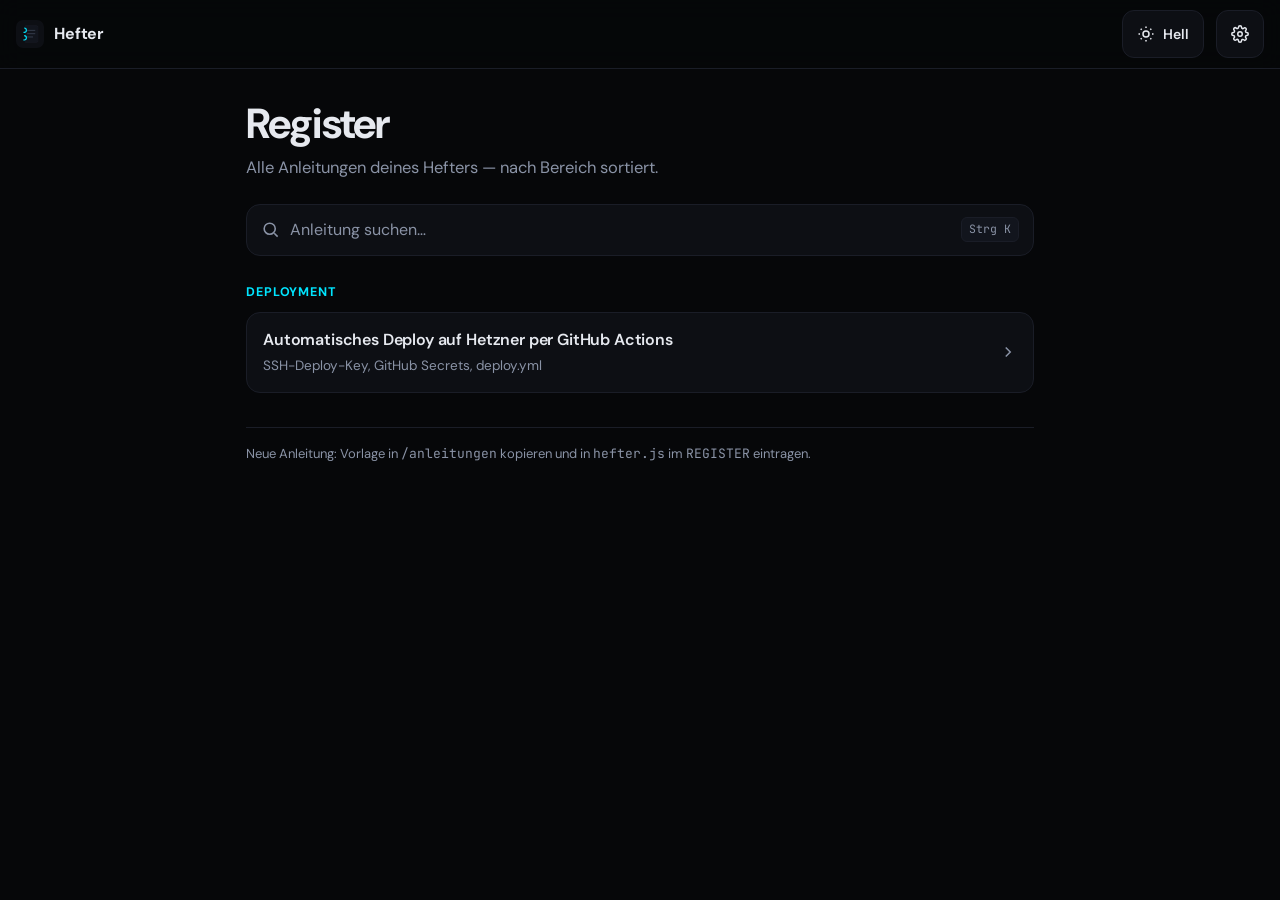
==== index.html @ b40c082f "Add files via upload" ====
<!DOCTYPE html>
<html lang="de" data-theme="dunkel">
<head>
<meta charset="UTF-8">
<meta name="viewport" content="width=device-width, initial-scale=1, viewport-fit=cover">
<meta name="theme-color" content="#060709">
<title>Hefter · Register</title>
<link rel="manifest" href="manifest.webmanifest">
<link rel="icon" href="icons/01-ringe.svg" type="image/svg+xml">
<link rel="apple-touch-icon" href="icons/png/01-ringe-192.png">
<link rel="preconnect" href="https://fonts.googleapis.com">
<link rel="preconnect" href="https://fonts.gstatic.com" crossorigin>
<link href="https://fonts.googleapis.com/css2?family=DM+Sans:opsz,wght@9..40,400;9..40,500;9..40,600;9..40,700&family=JetBrains+Mono:wght@400;500;700&display=swap" rel="stylesheet">
<link rel="stylesheet" href="style.css">
<script>
/* Theme vor dem ersten Rendern setzen (kein Aufblitzen) */
try { document.documentElement.dataset.theme = localStorage.getItem("hefter:theme") || "dunkel"; } catch {}
</script>
</head>
<body>

<div class="appbar">
  <a class="marke" href="index.html">
    <img data-appicon src="icons/01-ringe.svg" alt="">
    Hefter
  </a>
  <span class="spacer"></span>
  <button class="iconbtn" data-themebtn aria-label="Design wechseln">
    <svg viewBox="0 0 24 24" fill="none" stroke="currentColor" stroke-width="2"><path d="M21 12.8A9 9 0 1 1 11.2 3 7 7 0 0 0 21 12.8z"/></svg>
    <span class="lbl">Hell</span>
  </button>
  <a class="iconbtn" href="einstellungen.html" aria-label="Einstellungen">
    <svg viewBox="0 0 24 24" fill="none" stroke="currentColor" stroke-width="2"><circle cx="12" cy="12" r="3"/><path d="M19.4 15a1.7 1.7 0 0 0 .34 1.87l.06.06a2 2 0 1 1-2.83 2.83l-.06-.06a1.7 1.7 0 0 0-1.87-.34 1.7 1.7 0 0 0-1.03 1.56V21a2 2 0 1 1-4 0v-.09a1.7 1.7 0 0 0-1.03-1.56 1.7 1.7 0 0 0-1.87.34l-.06.06a2 2 0 1 1-2.83-2.83l.06-.06A1.7 1.7 0 0 0 4.6 15a1.7 1.7 0 0 0-1.56-1.03H3a2 2 0 1 1 0-4h.09A1.7 1.7 0 0 0 4.6 8.94a1.7 1.7 0 0 0-.34-1.87l-.06-.06a2 2 0 1 1 2.83-2.83l.06.06a1.7 1.7 0 0 0 1.87.34H9a1.7 1.7 0 0 0 1.03-1.56V3a2 2 0 1 1 4 0v.09c0 .68.4 1.3 1.03 1.56a1.7 1.7 0 0 0 1.87-.34l.06-.06a2 2 0 1 1 2.83 2.83l-.06.06a1.7 1.7 0 0 0-.34 1.87V9c.26.63.88 1.03 1.56 1.03H21a2 2 0 1 1 0 4h-.09A1.7 1.7 0 0 0 19.4 15z"/></svg>
  </a>
</div>

<div class="wrap">

  <header class="reg-kopf">
    <h1>Register</h1>
    <p>Alle Anleitungen deines Hefters — nach Bereich sortiert.</p>
  </header>

  <div class="suche">
    <svg viewBox="0 0 24 24" fill="none" stroke="currentColor" stroke-width="2"><circle cx="11" cy="11" r="7"/><path d="M21 21l-4.3-4.3"/></svg>
    <input id="sucheFeld" type="search" placeholder="Anleitung suchen…" autocomplete="off">
    <kbd>Strg K</kbd>
  </div>

  <div id="registerListe"></div>
  <p class="leer" id="keineTreffer">Keine Anleitung gefunden.</p>

  <p class="foot">Neue Anleitung: Vorlage in <span class="mono">/anleitungen</span> kopieren und in <span class="mono">hefter.js</span> im <span class="mono">REGISTER</span> eintragen.</p>
</div>

<script src="hefter.js"></script>
</body>
</html>
---- style.css ----
/* ============================================================
   HEFTER · Design-Tokens
   Themes überschreiben nur diese Werte.
   Neues Theme = ein weiterer [data-theme="…"]-Block.
   ============================================================ */
:root,
[data-theme="dunkel"] {
  --bg:            #060709;
  --surface:       #0d0f14;
  --surface-2:     #12151d;
  --border:        #1a1d27;
  --accent:        #00e5ff;
  --accent-ink:    #00e5ff;
  --text:          #e6e9ef;
  --text-muted:    #8a93a6;
  --success:       #2ee6a6;
  --warning:       #ffb454;
  --danger:        #ff3b5c;
  --shadow:        0 10px 30px rgba(0,0,0,.45);
  color-scheme: dark;
}
[data-theme="hell"] {
  --bg:            #f4f6fa;
  --surface:       #ffffff;
  --surface-2:     #eef1f6;
  --border:        #d9dee8;
  --accent:        #00c2da;
  --accent-ink:    #0091a7;
  --text:          #10131a;
  --text-muted:    #5a6376;
  --success:       #0f9d70;
  --warning:       #b76e00;
  --danger:        #d5203f;
  --shadow:        0 8px 24px rgba(20,30,50,.12);
  color-scheme: light;
}

* { box-sizing: border-box; margin: 0; padding: 0; }
html { -webkit-text-size-adjust: 100%; }
body {
  background: var(--bg);
  color: var(--text);
  font-family: "DM Sans", system-ui, sans-serif;
  font-size: 16px;
  line-height: 1.6;
  -webkit-font-smoothing: antialiased;
  padding-bottom: env(safe-area-inset-bottom);
  transition: background .25s ease, color .25s ease;
}
code, kbd, .mono { font-family: "JetBrains Mono", ui-monospace, monospace; }
a { color: inherit; }

:focus-visible { outline: 2px solid var(--accent); outline-offset: 2px; border-radius: 6px; }

/* ---------- App-Bar ---------- */
.appbar {
  position: sticky; top: 0; z-index: 20;
  display: flex; align-items: center; gap: 12px;
  padding: 10px 16px; padding-top: calc(10px + env(safe-area-inset-top));
  background: color-mix(in srgb, var(--bg) 86%, transparent);
  backdrop-filter: blur(12px);
  border-bottom: 1px solid var(--border);
}
.appbar .back {
  display: inline-flex; align-items: center; gap: 6px;
  min-height: 44px; padding: 0 6px;
  color: var(--text-muted); text-decoration: none; font-weight: 500; font-size: 15px;
}
.appbar .back:hover { color: var(--text); }
.appbar .spacer { flex: 1; }
.appbar .marke {
  display: inline-flex; align-items: center; gap: 10px;
  font-weight: 700; font-size: 16px; letter-spacing: -.01em; text-decoration: none;
}
.appbar .marke img { width: 28px; height: 28px; border-radius: 7px; display: block; }

.iconbtn {
  display: inline-flex; align-items: center; justify-content: center; gap: 8px;
  min-width: 48px; min-height: 48px; padding: 0 14px;
  background: var(--surface); color: var(--text);
  border: 1px solid var(--border); border-radius: 12px;
  font: inherit; font-weight: 600; font-size: 14px; cursor: pointer;
  text-decoration: none;
  transition: border-color .2s, background .2s, transform .05s;
}
.iconbtn:hover { border-color: var(--accent); }
.iconbtn:active { transform: scale(.97); }
.iconbtn svg { width: 18px; height: 18px; }
.iconbtn.primary { background: var(--accent); color: #04222a; border-color: var(--accent); }
[data-theme="hell"] .iconbtn.primary { color: #fff; }
.iconbtn.primary:hover { filter: brightness(1.06); }

.wrap { max-width: 820px; margin: 0 auto; padding: 20px 16px 64px; }

/* ---------- Register (Index) ---------- */
.reg-kopf { padding: 12px 0 22px; }
.reg-kopf h1 { font-size: clamp(28px, 7.5vw, 42px); letter-spacing: -.02em; line-height: 1.1; }
.reg-kopf p { color: var(--text-muted); margin-top: 8px; font-size: 16.5px; }

.suche {
  display: flex; align-items: center; gap: 10px;
  background: var(--surface); border: 1px solid var(--border); border-radius: 14px;
  padding: 0 14px; min-height: 52px; margin-bottom: 26px;
}
.suche svg { width: 19px; height: 19px; color: var(--text-muted); flex: none; }
.suche input {
  flex: 1; min-width: 0; background: none; border: none; color: var(--text);
  font: inherit; font-size: 16px; outline: none;
}
.suche input::placeholder { color: var(--text-muted); }
.suche kbd {
  flex: none; font-size: 11.5px; color: var(--text-muted);
  border: 1px solid var(--border); border-radius: 6px; padding: 2px 7px;
  background: var(--surface-2);
}

.kategorie { margin-bottom: 26px; }
.kategorie > h2 {
  font-size: 12.5px; font-weight: 700; letter-spacing: .07em; text-transform: uppercase;
  color: var(--accent-ink); margin-bottom: 10px;
}
.eintrag {
  display: grid; grid-template-columns: 1fr auto; align-items: center; gap: 12px;
  background: var(--surface); border: 1px solid var(--border); border-radius: 14px;
  padding: 14px 16px; margin-bottom: 10px; min-height: 64px;
  text-decoration: none; transition: border-color .2s, transform .06s;
}
.eintrag:hover { border-color: var(--accent); }
.eintrag:active { transform: scale(.99); }
.eintrag .t { font-weight: 600; font-size: 16px; letter-spacing: -.01em; }
.eintrag .u { color: var(--text-muted); font-size: 13.5px; margin-top: 2px; }
.eintrag .pfeil { color: var(--text-muted); }
.eintrag .pfeil svg { width: 18px; height: 18px; display: block; }
.leer { color: var(--text-muted); text-align: center; padding: 32px 0; display: none; }

/* ---------- Anleitungs-Kopf ---------- */
.chip {
  display: inline-block; padding: 4px 11px; border-radius: 999px;
  font-size: 12px; font-weight: 700; letter-spacing: .04em; text-transform: uppercase;
  color: var(--accent-ink);
  background: color-mix(in srgb, var(--accent) 12%, transparent);
  border: 1px solid color-mix(in srgb, var(--accent) 35%, transparent);
}
.guide-head { padding: 8px 0 20px; border-bottom: 1px solid var(--border); margin-bottom: 12px; }
.guide-head h1 {
  font-size: clamp(26px, 7vw, 40px); line-height: 1.12; font-weight: 700;
  letter-spacing: -.02em; margin: 14px 0 12px;
}
.meta { display: flex; flex-wrap: wrap; gap: 8px 18px; color: var(--text-muted); font-size: 13.5px; }
.meta b { color: var(--text); font-weight: 600; }
.meta .mono { font-size: 13px; }
.lead { margin-top: 16px; color: var(--text-muted); font-size: 17px; }

/* ---------- Schritt-Rail ---------- */
.step { position: relative; display: grid; grid-template-columns: 40px 1fr; gap: 14px; padding: 22px 0; }
.step + .step { border-top: 1px solid var(--border); }
.rail { position: relative; }
.step-num {
  width: 40px; height: 40px; border-radius: 11px;
  display: flex; align-items: center; justify-content: center;
  font-family: "JetBrains Mono", monospace; font-weight: 700; font-size: 17px;
  color: var(--accent-ink); background: var(--surface);
  border: 1px solid color-mix(in srgb, var(--accent) 40%, var(--border));
}
.step:not(:last-of-type) .rail::after {
  content: ""; position: absolute; left: 50%; top: 46px; bottom: -22px;
  width: 1px; background: var(--border); transform: translateX(-.5px);
}
.step-body h2 { font-size: 19px; font-weight: 600; letter-spacing: -.01em; margin-bottom: 4px; }
.step-body p { color: var(--text-muted); margin: 8px 0; }
.step-body ul { margin: 10px 0 10px 2px; padding-left: 18px; color: var(--text-muted); }
.step-body li { margin: 5px 0; }
.step-body li b, .step-body p b { color: var(--text); font-weight: 600; }
.step-body code:not(pre code) {
  background: var(--surface-2); border: 1px solid var(--border);
  border-radius: 6px; padding: 1px 6px; font-size: 13px; color: var(--text);
}

/* ---------- Codebox (bleibt in beiden Themes dunkel) ---------- */
.codebox {
  --cb-bg: #0b0d12; --cb-border: #20242f;
  background: var(--cb-bg); border: 1px solid var(--cb-border);
  border-radius: 12px; margin: 12px 0; overflow: hidden;
}
.codebox-head {
  display: flex; align-items: center; gap: 8px;
  padding: 8px 10px 8px 14px; border-bottom: 1px solid var(--cb-border);
  color: #7d8598; font-size: 12.5px;
}
.codebox-head .fname { font-family: "JetBrains Mono", monospace; color: #aab2c5; }
.codebox-head .spacer { flex: 1; }
.copybtn {
  display: inline-flex; align-items: center; gap: 6px;
  min-height: 32px; padding: 0 10px; border-radius: 8px;
  background: #171a22; color: #cdd3df; border: 1px solid #262b37;
  font: inherit; font-size: 12.5px; font-weight: 600; cursor: pointer;
}
.copybtn:hover { border-color: var(--accent); color: #fff; }
.copybtn.ok { color: var(--success); border-color: color-mix(in srgb, var(--success) 50%, #262b37); }
.codebox pre {
  margin: 0; padding: 14px; overflow-x: auto;
  font-family: "JetBrains Mono", monospace; font-size: 13.5px; line-height: 1.65;
  color: #e3e7f0;
}
.codebox pre .tok-c { color: #6a7385; }
.codebox pre .tok-k { color: #00e5ff; }
.codebox pre .tok-s { color: #7ee0b0; }

/* ---------- Callouts ---------- */
.callout {
  --c: var(--accent);
  display: grid; grid-template-columns: 22px 1fr; gap: 10px;
  padding: 12px 14px; margin: 12px 0;
  background: color-mix(in srgb, var(--c) 8%, var(--surface));
  border: 1px solid color-mix(in srgb, var(--c) 28%, var(--border));
  border-left: 3px solid var(--c); border-radius: 10px;
}
.callout .ico { color: var(--c); margin-top: 2px; }
.callout .ico svg { width: 18px; height: 18px; display: block; }
.callout .label { font-weight: 700; font-size: 12px; letter-spacing: .05em; text-transform: uppercase; color: var(--c); margin-bottom: 2px; }
.callout .txt { color: var(--text); font-size: 14.5px; }
.callout .txt code { background: color-mix(in srgb, var(--c) 12%, transparent); }
.callout.info      { --c: var(--accent); }
.callout.sicher    { --c: var(--warning); }
.callout.achtung   { --c: var(--warning); }
.callout.ergebnis  { --c: var(--success); }
.callout.gefahr    { --c: var(--danger); }

/* ---------- Foto anfügen (16:9) ---------- */
.fotozone { margin: 14px 0 2px; }
.fotos { display: grid; gap: 10px; }
.fotos:not(:empty) { margin-bottom: 10px; }
.foto {
  position: relative; aspect-ratio: 16 / 9; border-radius: 12px; overflow: hidden;
  border: 1px solid var(--border); background: var(--surface-2);
}
.foto img { width: 100%; height: 100%; object-fit: cover; display: block; }
.foto .rm {
  position: absolute; top: 8px; right: 8px;
  width: 34px; height: 34px; border-radius: 9px; cursor: pointer;
  background: rgba(6,7,9,.72); color: #fff; border: 1px solid rgba(255,255,255,.18);
  display: flex; align-items: center; justify-content: center;
}
.foto .rm:hover { background: var(--danger); border-color: var(--danger); }
.addfoto {
  display: inline-flex; align-items: center; gap: 8px;
  min-height: 44px; padding: 0 14px; cursor: pointer;
  background: transparent; color: var(--accent-ink);
  border: 1px dashed color-mix(in srgb, var(--accent) 45%, var(--border));
  border-radius: 11px; font: inherit; font-weight: 600; font-size: 14px;
}
.addfoto:hover { background: color-mix(in srgb, var(--accent) 8%, transparent); }
.addfoto svg { width: 18px; height: 18px; }

/* ---------- Checkliste ---------- */
.checkliste { margin-top: 30px; padding: 20px; background: var(--surface); border: 1px solid var(--border); border-radius: 16px; }
.checkliste header { display: flex; align-items: center; justify-content: space-between; margin-bottom: 6px; }
.checkliste h2 { font-size: 18px; font-weight: 600; }
.checkliste .fortschritt { font-family: "JetBrains Mono", monospace; font-size: 13px; color: var(--text-muted); }
.check {
  display: flex; align-items: flex-start; gap: 12px;
  min-height: 48px; padding: 8px 0; cursor: pointer; user-select: none;
  border-top: 1px solid var(--border);
}
.check:first-of-type { border-top: none; }
.check .box {
  flex: none; width: 24px; height: 24px; margin-top: 2px; border-radius: 7px;
  border: 2px solid var(--border); background: var(--surface-2);
  display: flex; align-items: center; justify-content: center; transition: .15s;
}
.check .box svg { width: 15px; height: 15px; color: var(--bg); opacity: 0; }
.check.done .box { background: var(--accent); border-color: var(--accent); }
.check.done .box svg { opacity: 1; }
.check.done .lbl { color: var(--text-muted); text-decoration: line-through; }
.check .lbl { font-size: 15.5px; line-height: 1.5; padding-top: 3px; }

.foot { margin-top: 34px; padding-top: 16px; border-top: 1px solid var(--border); color: var(--text-muted); font-size: 13px; }

/* ---------- Foto-Editor ---------- */
.editor-back {
  position: fixed; inset: 0; z-index: 50; display: none;
  align-items: flex-end; justify-content: center;
  background: rgba(3,4,6,.72); backdrop-filter: blur(4px);
}
.editor-back.open { display: flex; }
.editor {
  width: 100%; max-width: 560px; background: var(--surface);
  border: 1px solid var(--border); border-radius: 18px 18px 0 0;
  box-shadow: var(--shadow); padding: 16px;
  padding-bottom: calc(16px + env(safe-area-inset-bottom));
}
.editor h3 { font-size: 16px; font-weight: 600; margin-bottom: 4px; }
.editor .hint { color: var(--text-muted); font-size: 13px; margin-bottom: 12px; }
.stage {
  position: relative; aspect-ratio: 16 / 9; width: 100%;
  border-radius: 12px; overflow: hidden; background: #000;
  border: 1px solid var(--border); touch-action: none; cursor: grab;
}
.stage.dragging { cursor: grabbing; }
.stage img { position: absolute; top: 0; left: 0; transform-origin: 0 0; will-change: transform; pointer-events: none; user-select: none; }
.stage::before, .stage::after {
  content: ""; position: absolute; width: 18px; height: 18px; pointer-events: none;
  border: 2px solid var(--accent); opacity: .9;
}
.stage::before { top: 8px; left: 8px; border-right: 0; border-bottom: 0; border-radius: 3px 0 0 0; }
.stage::after  { bottom: 8px; right: 8px; border-left: 0; border-top: 0; border-radius: 0 0 3px 0; }
.zoomrow { display: flex; align-items: center; gap: 12px; margin: 14px 0 16px; }
.zoomrow label { color: var(--text-muted); font-size: 13px; min-width: 42px; }
.zoomrow input[type=range] { flex: 1; accent-color: var(--accent); height: 44px; }
.editor-actions { display: flex; gap: 10px; }
.editor-actions .iconbtn { flex: 1; justify-content: center; }

/* ---------- Einstellungen ---------- */
.block { background: var(--surface); border: 1px solid var(--border); border-radius: 16px; padding: 20px; margin-bottom: 18px; }
.block > h2 { font-size: 18px; font-weight: 600; margin-bottom: 4px; }
.block > .sub { color: var(--text-muted); font-size: 14px; margin-bottom: 16px; }

.themewahl { display: grid; grid-template-columns: 1fr 1fr; gap: 10px; }
.themewahl button {
  display: flex; flex-direction: column; align-items: flex-start; gap: 8px;
  min-height: 72px; padding: 12px 14px; cursor: pointer;
  background: var(--surface-2); color: var(--text);
  border: 2px solid var(--border); border-radius: 13px; font: inherit; font-weight: 600;
  transition: border-color .2s;
}
.themewahl button .probe { width: 100%; height: 22px; border-radius: 6px; border: 1px solid var(--border); }
.themewahl button[data-t="dunkel"] .probe { background: linear-gradient(90deg,#060709 60%,#00e5ff 60%); }
.themewahl button[data-t="hell"] .probe { background: linear-gradient(90deg,#f4f6fa 60%,#00c2da 60%); }
.themewahl button.aktiv { border-color: var(--accent); }

.iconwahl { display: grid; grid-template-columns: repeat(auto-fill, minmax(148px, 1fr)); gap: 12px; }
.iconkarte {
  position: relative; cursor: pointer;
  background: var(--surface-2); border: 2px solid var(--border); border-radius: 15px;
  padding: 14px; text-align: center; font: inherit; color: var(--text);
  transition: border-color .2s, box-shadow .2s;
}
.iconkarte:hover { border-color: color-mix(in srgb, var(--accent) 55%, var(--border)); }
.iconkarte .gross { width: 76px; height: 76px; border-radius: 17px; overflow: hidden; margin: 0 auto 10px; box-shadow: 0 6px 16px rgba(0,0,0,.35); }
.iconkarte .gross img { width: 100%; height: 100%; display: block; }
.iconkarte .proben { display: flex; justify-content: center; gap: 8px; margin-bottom: 8px; }
.iconkarte .p32 { width: 28px; height: 28px; border-radius: 7px; overflow: hidden; }
.iconkarte .prund { width: 28px; height: 28px; border-radius: 50%; overflow: hidden; }
.iconkarte .proben img { width: 100%; height: 100%; display: block; }
.iconkarte .name { font-size: 13.5px; font-weight: 600; }
.iconkarte .marke {
  position: absolute; top: 8px; right: 8px; width: 24px; height: 24px;
  border-radius: 50%; background: var(--accent); color: #04222a;
  display: none; align-items: center; justify-content: center;
}
[data-theme="hell"] .iconkarte .marke { color: #fff; }
.iconkarte .marke svg { width: 14px; height: 14px; }
.iconkarte.aktiv {
  border-color: var(--accent);
  box-shadow: 0 0 0 3px color-mix(in srgb, var(--accent) 22%, transparent);
}
.iconkarte.aktiv .marke { display: flex; }

@media (min-width: 720px) {
  .step { grid-template-columns: 48px 1fr; gap: 20px; }
  .step-num { width: 44px; height: 44px; font-size: 18px; }
  .editor-back { align-items: center; }
  .editor { border-radius: 18px; }
}
@media (prefers-reduced-motion: reduce) { * { transition: none !important; } }
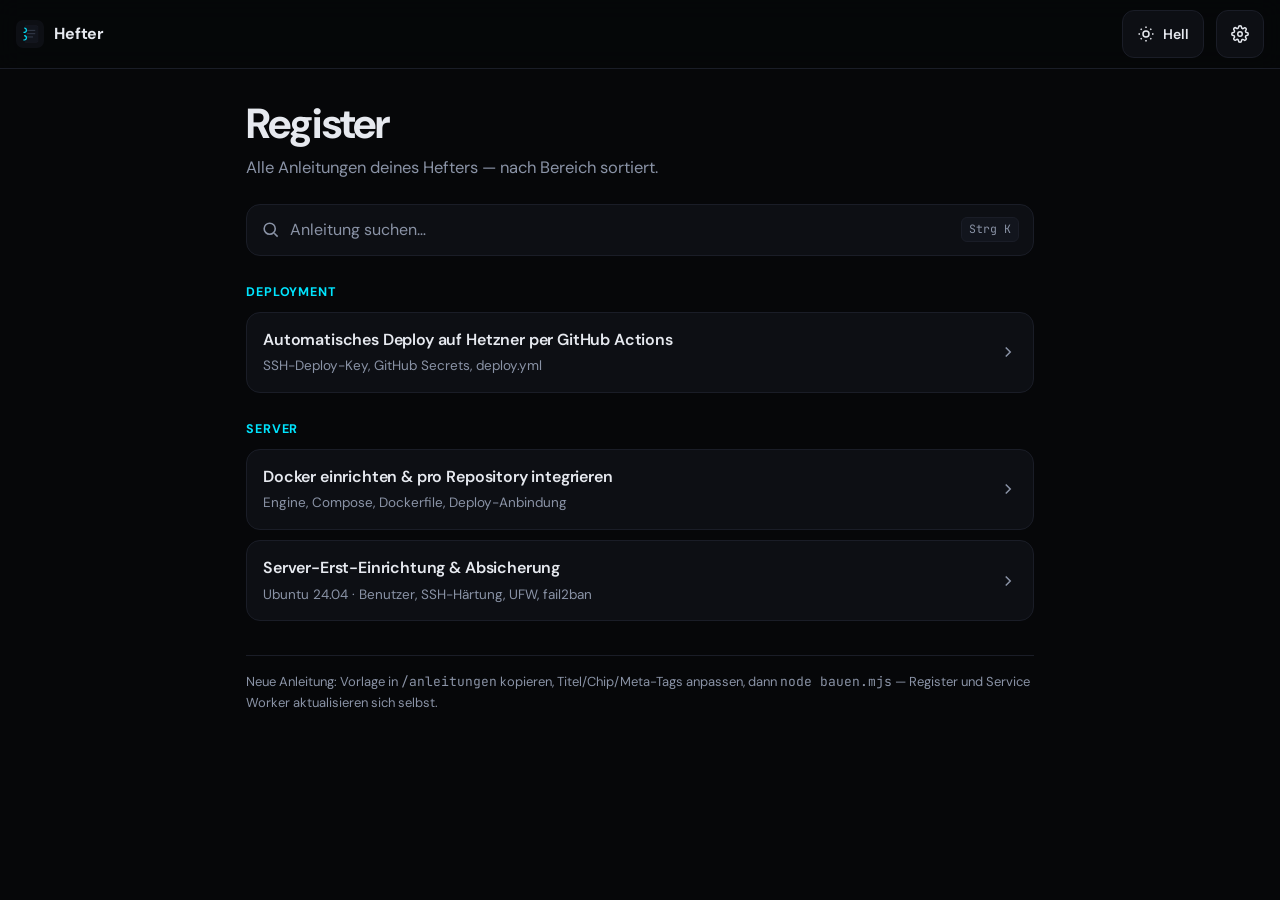
==== commit e13e1793: "Add files via upload" ====
--- a/index.html
+++ b/index.html
@@ -50,7 +50,7 @@
   <div id="registerListe"></div>
   <p class="leer" id="keineTreffer">Keine Anleitung gefunden.</p>
 
-  <p class="foot">Neue Anleitung: Vorlage in <span class="mono">/anleitungen</span> kopieren und in <span class="mono">hefter.js</span> im <span class="mono">REGISTER</span> eintragen.</p>
+  <p class="foot">Neue Anleitung: Vorlage in <span class="mono">/anleitungen</span> kopieren, Titel/Chip/Meta-Tags anpassen, dann <span class="mono">node bauen.mjs</span> — Register und Service Worker aktualisieren sich selbst.</p>
 </div>
 
 <script src="hefter.js"></script>
--- a/style.css
+++ b/style.css
@@ -166,8 +166,7 @@
   content: ""; position: absolute; left: 50%; top: 46px; bottom: -22px;
   width: 1px; background: var(--border); transform: translateX(-.5px);
 }
-.step-body h2 { font-size: 19px; font-weight: 600; letter-spacing: -.01em; margin-bottom: 4px; }
-.step-body p { color: var(--text-muted); margin: 8px 0; }
+.step-body h2 { font-size: 19px; font-weight: 600; letter-spacing: -.01em; margin-bottom: 4px; }.step-body p { color: var(--text-muted); margin: 8px 0; }
 .step-body ul { margin: 10px 0 10px 2px; padding-left: 18px; color: var(--text-muted); }
 .step-body li { margin: 5px 0; }
 .step-body li b, .step-body p b { color: var(--text); font-weight: 600; }
@@ -175,6 +174,60 @@
   background: var(--surface-2); border: 1px solid var(--border);
   border-radius: 6px; padding: 1px 6px; font-size: 13px; color: var(--text);
 }
+
+/* ---------- Schritt-Stufen: einmalig vs. wiederkehrend ----------
+   Unterschieden wird über Form, nicht über eine zweite Farbe:
+   einmalig = gestrichelt und zurückgenommen (Aufbau, einmal erledigt)
+   wiederkehrend = gefüllt und durchgezogen (der Weg bei jedem Mal)     */
+.stufe {
+  display: inline-flex; align-items: center; gap: 6px;
+  font-size: 11px; font-weight: 700; letter-spacing: .06em; text-transform: uppercase;
+  padding: 3px 10px; border-radius: 999px; margin-bottom: 9px;
+}
+.stufe svg { width: 12px; height: 12px; }
+
+.step.einmalig .stufe {
+  color: var(--text-muted); background: var(--surface-2); border: 1px dashed var(--border);
+}
+.step.einmalig .step-num {
+  color: var(--text-muted); background: var(--surface-2);
+  border: 1px dashed var(--border);
+}
+.step.einmalig .rail::after {
+  background: none !important;
+  border-left: 1px dashed var(--border);
+}
+
+.step.wiederkehrend .stufe {
+  color: var(--accent-ink);
+  background: color-mix(in srgb, var(--accent) 14%, transparent);
+  border: 1px solid color-mix(in srgb, var(--accent) 40%, transparent);
+}
+.step.wiederkehrend .step-num {
+  color: #04222a; background: var(--accent); border-color: var(--accent);
+}
+[data-theme="hell"] .step.wiederkehrend .step-num { color: #fff; }
+.step.wiederkehrend .rail::after {
+  background: color-mix(in srgb, var(--accent) 45%, var(--border));
+}
+/* Letzter Schritt eines Abschnitts: keine Linie ins Nichts */
+.step.stufenwechsel .rail::after { display: none; }
+
+/* Filter-Umschalter */
+.stufenfilter {
+  display: flex; gap: 4px; margin: 16px 0 4px; padding: 4px;
+  background: var(--surface); border: 1px solid var(--border); border-radius: 13px;
+}
+.stufenfilter button {
+  flex: 1; min-height: 42px; padding: 0 12px; cursor: pointer;
+  background: none; color: var(--text-muted); border: none; border-radius: 10px;
+  font: inherit; font-weight: 600; font-size: 14px; transition: background .2s, color .2s;
+}
+.stufenfilter button:hover { color: var(--text); }
+.stufenfilter button.aktiv { background: var(--surface-2); color: var(--text); box-shadow: inset 0 0 0 1px var(--border); }
+.stufen-hinweis { color: var(--text-muted); font-size: 13px; margin-top: 8px; display: none; }
+body.nur-wiederkehrend .step.einmalig { display: none; }
+body.nur-wiederkehrend .stufen-hinweis { display: block; }
 
 /* ---------- Codebox (bleibt in beiden Themes dunkel) ---------- */
 .codebox {
@@ -356,6 +409,23 @@
 }
 .iconkarte.aktiv .marke { display: flex; }
 
+/* ---------- Update-Hinweis ---------- */
+.update-hinweis {
+  position: fixed; left: 50%; transform: translateX(-50%);
+  bottom: calc(16px + env(safe-area-inset-bottom));
+  z-index: 60;
+  display: flex; align-items: center; gap: 14px;
+  padding: 10px 10px 10px 18px;
+  background: var(--surface); border: 1px solid var(--border);
+  border-radius: 14px; box-shadow: var(--shadow);
+  font-size: 14.5px; font-weight: 600; white-space: nowrap;
+  animation: hinweis-rein .3s ease;
+}
+@keyframes hinweis-rein {
+  from { opacity: 0; transform: translate(-50%, 8px); }
+  to   { opacity: 1; transform: translate(-50%, 0); }
+}
+
 @media (min-width: 720px) {
   .step { grid-template-columns: 48px 1fr; gap: 20px; }
   .step-num { width: 44px; height: 44px; font-size: 18px; }
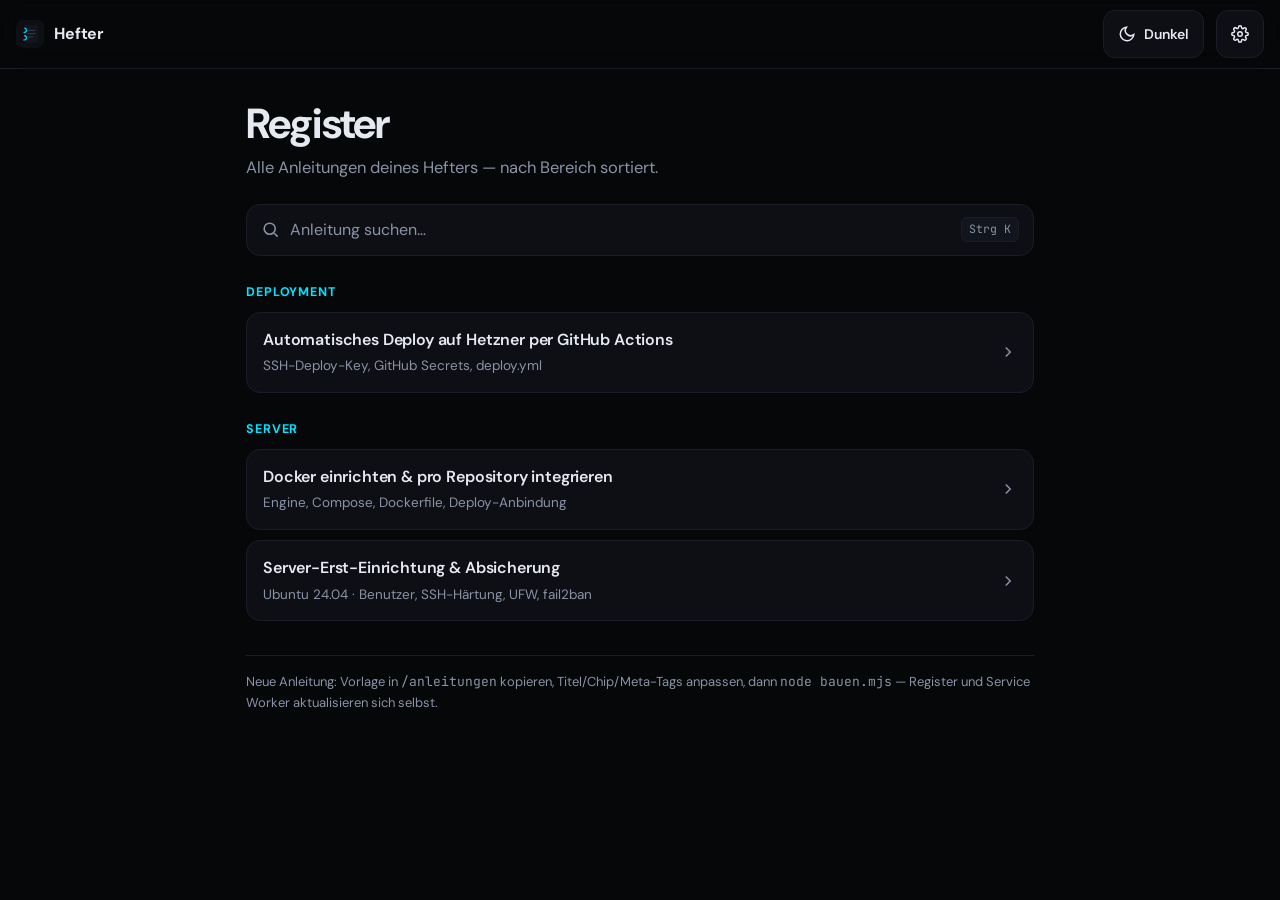
==== commit 30a2fb52: "Mobile-Layouts, Theme-Beschriftung, Build-Härtung, README Mobile: Die Anleitungsseiten liefen auf Te" ====
--- a/index.html
+++ b/index.html
@@ -25,9 +25,9 @@
     Hefter
   </a>
   <span class="spacer"></span>
-  <button class="iconbtn" data-themebtn aria-label="Design wechseln">
+  <button class="iconbtn" data-themebtn aria-label="Design wechseln — aktuell Dunkel">
     <svg viewBox="0 0 24 24" fill="none" stroke="currentColor" stroke-width="2"><path d="M21 12.8A9 9 0 1 1 11.2 3 7 7 0 0 0 21 12.8z"/></svg>
-    <span class="lbl">Hell</span>
+    <span class="lbl">Dunkel</span>
   </button>
   <a class="iconbtn" href="einstellungen.html" aria-label="Einstellungen">
     <svg viewBox="0 0 24 24" fill="none" stroke="currentColor" stroke-width="2"><circle cx="12" cy="12" r="3"/><path d="M19.4 15a1.7 1.7 0 0 0 .34 1.87l.06.06a2 2 0 1 1-2.83 2.83l-.06-.06a1.7 1.7 0 0 0-1.87-.34 1.7 1.7 0 0 0-1.03 1.56V21a2 2 0 1 1-4 0v-.09a1.7 1.7 0 0 0-1.03-1.56 1.7 1.7 0 0 0-1.87.34l-.06.06a2 2 0 1 1-2.83-2.83l.06-.06A1.7 1.7 0 0 0 4.6 15a1.7 1.7 0 0 0-1.56-1.03H3a2 2 0 1 1 0-4h.09A1.7 1.7 0 0 0 4.6 8.94a1.7 1.7 0 0 0-.34-1.87l-.06-.06a2 2 0 1 1 2.83-2.83l.06.06a1.7 1.7 0 0 0 1.87.34H9a1.7 1.7 0 0 0 1.03-1.56V3a2 2 0 1 1 4 0v.09c0 .68.4 1.3 1.03 1.56a1.7 1.7 0 0 0 1.87-.34l.06-.06a2 2 0 1 1 2.83 2.83l-.06.06a1.7 1.7 0 0 0-.34 1.87V9c.26.63.88 1.03 1.56 1.03H21a2 2 0 1 1 0 4h-.09A1.7 1.7 0 0 0 19.4 15z"/></svg>
--- a/style.css
+++ b/style.css
@@ -48,6 +48,10 @@
   transition: background .25s ease, color .25s ease;
 }
 code, kbd, .mono { font-family: "JetBrains Mono", ui-monospace, monospace; }
+/* Pfade wie /home/max/.ssh/authorized_keys haben keine Umbruchstelle und
+   schöben ihre Zeile sonst über den Bildschirmrand. Im <pre> nicht — dort
+   ist der waagerechte Scroll gewollt. */
+code:not(pre code) { overflow-wrap: anywhere; }
 a { color: inherit; }
 
 :focus-visible { outline: 2px solid var(--accent); outline-offset: 2px; border-radius: 6px; }
@@ -86,6 +90,9 @@
 .iconbtn:hover { border-color: var(--accent); }
 .iconbtn:active { transform: scale(.97); }
 .iconbtn svg { width: 18px; height: 18px; }
+/* Auf schmalen Telefonen zählt jeder Pixel in der App-Bar — der Text
+   kommt ab 420px zurück, der Zustand steht bis dahin im aria-label. */
+.iconbtn .lbl { display: none; }
 .iconbtn.primary { background: var(--accent); color: #04222a; border-color: var(--accent); }
 [data-theme="hell"] .iconbtn.primary { color: #fff; }
 .iconbtn.primary:hover { filter: brightness(1.06); }
@@ -108,7 +115,10 @@
   font: inherit; font-size: 16px; outline: none;
 }
 .suche input::placeholder { color: var(--text-muted); }
+/* Erst ab Tastatur-Breite sichtbar — auf dem Telefon gibt es kein Strg,
+   und der Hinweis kostete dort ein Fünftel des Suchfelds. */
 .suche kbd {
+  display: none;
   flex: none; font-size: 11.5px; color: var(--text-muted);
   border: 1px solid var(--border); border-radius: 6px; padding: 2px 7px;
   background: var(--surface-2);
@@ -152,21 +162,27 @@
 .lead { margin-top: 16px; color: var(--text-muted); font-size: 17px; }
 
 /* ---------- Schritt-Rail ---------- */
-.step { position: relative; display: grid; grid-template-columns: 40px 1fr; gap: 14px; padding: 22px 0; }
+.step { position: relative; display: grid; grid-template-columns: 32px 1fr; gap: 12px; padding: 22px 0; }
 .step + .step { border-top: 1px solid var(--border); }
 .rail { position: relative; }
 .step-num {
-  width: 40px; height: 40px; border-radius: 11px;
+  width: 32px; height: 32px; border-radius: 10px;
   display: flex; align-items: center; justify-content: center;
-  font-family: "JetBrains Mono", monospace; font-weight: 700; font-size: 17px;
+  font-family: "JetBrains Mono", monospace; font-weight: 700; font-size: 15px;
   color: var(--accent-ink); background: var(--surface);
   border: 1px solid color-mix(in srgb, var(--accent) 40%, var(--border));
 }
+/* top = Höhe der Nummer + 6px Luft; bei jeder Größenänderung mitziehen */
 .step:not(:last-of-type) .rail::after {
-  content: ""; position: absolute; left: 50%; top: 46px; bottom: -22px;
+  content: ""; position: absolute; left: 50%; top: 38px; bottom: -22px;
   width: 1px; background: var(--border); transform: translateX(-.5px);
 }
-.step-body h2 { font-size: 19px; font-weight: 600; letter-spacing: -.01em; margin-bottom: 4px; }.step-body p { color: var(--text-muted); margin: 8px 0; }
+/* Ohne min-width:0 wächst das Grid-Item auf die min-content-Breite seiner
+   breitesten Codebox (bis ~760px) — dann läuft die ganze Seite über, statt
+   dass die Codebox für sich scrollt. Grid-Items sind per Vorgabe min-width:auto. */
+.step-body { min-width: 0; }
+.step-body h2 { font-size: 19px; font-weight: 600; letter-spacing: -.01em; margin-bottom: 4px; }
+.step-body p { color: var(--text-muted); margin: 8px 0; }
 .step-body ul { margin: 10px 0 10px 2px; padding-left: 18px; color: var(--text-muted); }
 .step-body li { margin: 5px 0; }
 .step-body li b, .step-body p b { color: var(--text); font-weight: 600; }
@@ -240,9 +256,16 @@
   padding: 8px 10px 8px 14px; border-bottom: 1px solid var(--cb-border);
   color: #7d8598; font-size: 12.5px;
 }
-.codebox-head .fname { font-family: "JetBrains Mono", monospace; color: #aab2c5; }
+/* Lange Pfade wie /etc/ssh/sshd_config.d/00-haertung.conf haben keine
+   Umbruchstelle und schöben den Kopieren-Knopf sonst aus der Box, die auf
+   overflow:hidden steht — der Knopf wäre auf dem Telefon nicht mehr erreichbar. */
+.codebox-head .fname {
+  font-family: "JetBrains Mono", monospace; color: #aab2c5;
+  min-width: 0; overflow-wrap: anywhere;
+}
 .codebox-head .spacer { flex: 1; }
 .copybtn {
+  flex: none;
   display: inline-flex; align-items: center; gap: 6px;
   min-height: 32px; padding: 0 10px; border-radius: 8px;
   background: #171a22; color: #cdd3df; border: 1px solid #262b37;
@@ -268,6 +291,9 @@
   border: 1px solid color-mix(in srgb, var(--c) 28%, var(--border));
   border-left: 3px solid var(--c); border-radius: 10px;
 }
+/* wie bei .step-body: Grid-Items sind per Vorgabe min-width:auto und
+   könnten sonst nicht unter die Breite eines langen Pfades schrumpfen */
+.callout > * { min-width: 0; }
 .callout .ico { color: var(--c); margin-top: 2px; }
 .callout .ico svg { width: 18px; height: 18px; display: block; }
 .callout .label { font-weight: 700; font-size: 12px; letter-spacing: .05em; text-transform: uppercase; color: var(--c); margin-bottom: 2px; }
@@ -418,7 +444,11 @@
   padding: 10px 10px 10px 18px;
   background: var(--surface); border: 1px solid var(--border);
   border-radius: 14px; box-shadow: var(--shadow);
-  font-size: 14.5px; font-weight: 600; white-space: nowrap;
+  font-size: 14.5px; font-weight: 600;
+  /* Umbruchfähig statt nowrap: der Inhalt braucht ~315px und klebte
+     sonst auf 320px-Schirmen an beiden Rändern. */
+  flex-wrap: wrap; justify-content: center;
+  max-width: calc(100vw - 24px);
   animation: hinweis-rein .3s ease;
 }
 @keyframes hinweis-rein {
@@ -426,9 +456,14 @@
   to   { opacity: 1; transform: translate(-50%, 0); }
 }
 
+@media (min-width: 420px) {
+  .iconbtn .lbl { display: inline; }
+}
 @media (min-width: 720px) {
   .step { grid-template-columns: 48px 1fr; gap: 20px; }
   .step-num { width: 44px; height: 44px; font-size: 18px; }
+  .step:not(:last-of-type) .rail::after { top: 50px; }
+  .suche kbd { display: block; }
   .editor-back { align-items: center; }
   .editor { border-radius: 18px; }
 }
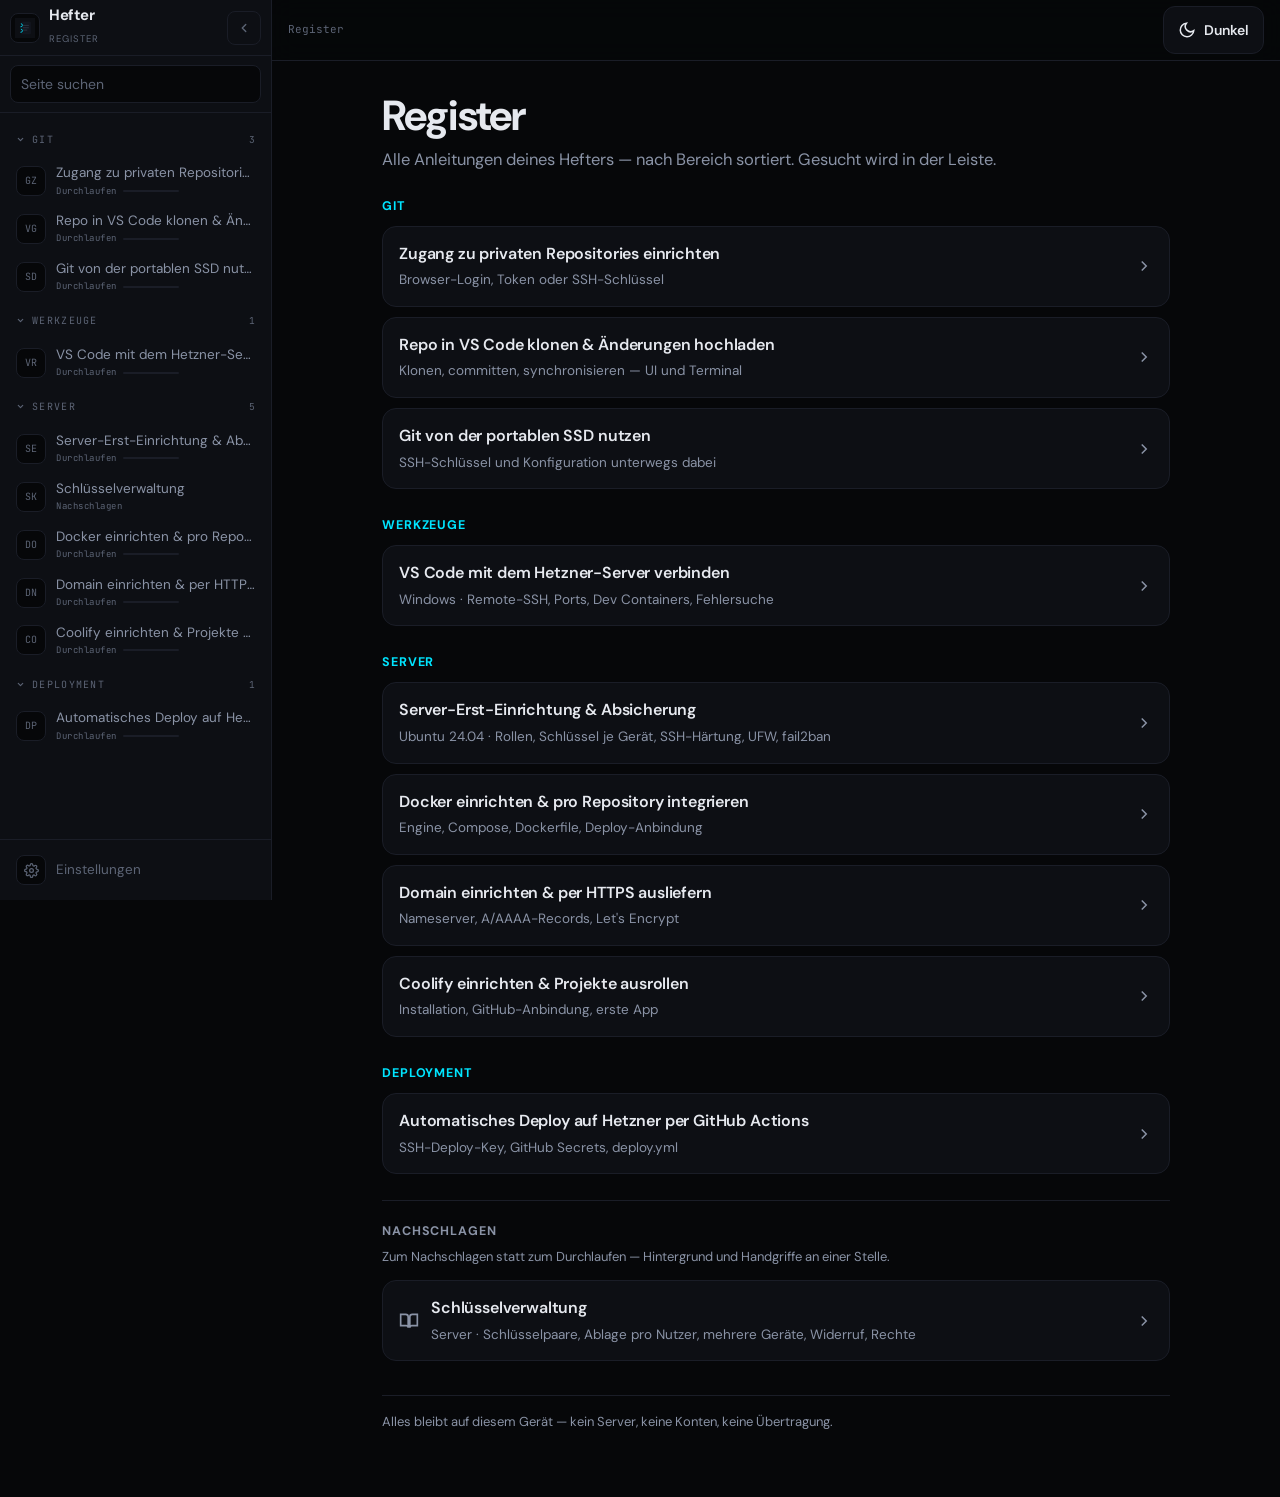
==== commit e34301a6: "Seitenleiste: das Register steht auf jeder Seite Bisher führte der Weg von einer Anleitung zur nächs" ====
--- a/index.html
+++ b/index.html
@@ -2,56 +2,91 @@
 <html lang="de" data-theme="dunkel">
 <head>
 <meta charset="UTF-8">
+<meta name="description" content="Digitaler Hefter für Schritt-für-Schritt-Anleitungen — Register mit Suche, offline nutzbar, alles lokal gespeichert.">
+<title>Hefter · Register</title>
+<!-- KOPF-START · erzeugt von bauen.mjs — nicht von Hand ändern -->
 <meta name="viewport" content="width=device-width, initial-scale=1, viewport-fit=cover">
 <meta name="theme-color" content="#060709">
-<title>Hefter · Register</title>
 <link rel="manifest" href="manifest.webmanifest">
 <link rel="icon" href="icons/01-ringe.svg" type="image/svg+xml">
 <link rel="apple-touch-icon" href="icons/png/01-ringe-192.png">
-<link rel="preconnect" href="https://fonts.googleapis.com">
-<link rel="preconnect" href="https://fonts.gstatic.com" crossorigin>
-<link href="https://fonts.googleapis.com/css2?family=DM+Sans:opsz,wght@9..40,400;9..40,500;9..40,600;9..40,700&family=JetBrains+Mono:wght@400;500;700&display=swap" rel="stylesheet">
 <link rel="stylesheet" href="style.css">
 <script>
-/* Theme vor dem ersten Rendern setzen (kein Aufblitzen) */
-try { document.documentElement.dataset.theme = localStorage.getItem("hefter:theme") || "dunkel"; } catch {}
+/* Theme und Leisten-Zustand vor dem ersten Anstrich setzen — sonst blitzen
+   helles Design und breite Leiste kurz auf. localStorage liest synchron,
+   deshalb geht das hier oben. "laedt" schaltet Übergänge bis zum ersten
+   Bild ab; hefter.js nimmt die Klasse wieder weg. */
+try {
+  var d = document.documentElement;
+  d.dataset.theme = localStorage.getItem("hefter:theme") || "dunkel";
+  d.classList.add("laedt");
+  if (JSON.parse(localStorage.getItem("hefter:leiste") || "{}").schmal) d.classList.add("schmal");
+} catch {}
 </script>
 </head>
-<body>
+<body data-basis="">
 
-<div class="appbar">
-  <a class="marke" href="index.html">
-    <img data-appicon src="icons/01-ringe.svg" alt="">
-    Hefter
-  </a>
-  <span class="spacer"></span>
+<div class="schleier" data-schleier></div>
+
+<nav class="leiste" aria-label="Register">
+  <div class="l-kopf">
+    <a class="l-marke" href="index.html">
+      <span class="logo"><img data-appicon src="icons/01-ringe.svg" alt=""></span>
+      <span class="wortmarke"><b>Hefter</b><small>Register</small></span>
+    </a>
+    <button class="klapp" data-klapp aria-label="Leiste einklappen" title="Strg+B">
+      <svg viewBox="0 0 24 24" fill="none" stroke="currentColor" stroke-width="2.4" stroke-linecap="round" stroke-linejoin="round"><polyline points="15 18 9 12 15 6"/></svg>
+    </button>
+  </div>
+
+  <div class="l-suche">
+    <input id="leisteSuche" type="search" placeholder="Seite suchen" autocomplete="off" aria-label="Seite suchen">
+    <button class="lupe" data-lupe aria-label="Suchen">
+      <svg viewBox="0 0 24 24" fill="none" stroke="currentColor" stroke-width="2"><circle cx="11" cy="11" r="7"/><path d="M21 21l-4.3-4.3"/></svg>
+    </button>
+  </div>
+
+  <div class="l-register" id="leisteRegister"></div>
+  <p class="l-leer" id="leisteLeer">Keine Seite gefunden.</p>
+
+  <div class="l-fuss">
+    <a class="f-btn" href="einstellungen.html">
+      <span class="kuerzel" aria-hidden="true">
+        <svg viewBox="0 0 24 24" fill="none" stroke="currentColor" stroke-width="2"><circle cx="12" cy="12" r="3"/><path d="M19.4 15a1.7 1.7 0 0 0 .34 1.87l.06.06a2 2 0 1 1-2.83 2.83l-.06-.06a1.7 1.7 0 0 0-1.87-.34 1.7 1.7 0 0 0-1.03 1.56V21a2 2 0 1 1-4 0v-.09a1.7 1.7 0 0 0-1.03-1.56 1.7 1.7 0 0 0-1.87.34l-.06.06a2 2 0 1 1-2.83-2.83l.06-.06A1.7 1.7 0 0 0 4.6 15a1.7 1.7 0 0 0-1.56-1.03H3a2 2 0 1 1 0-4h.09A1.7 1.7 0 0 0 4.6 8.94a1.7 1.7 0 0 0-.34-1.87l-.06-.06a2 2 0 1 1 2.83-2.83l.06.06a1.7 1.7 0 0 0 1.87.34H9a1.7 1.7 0 0 0 1.03-1.56V3a2 2 0 1 1 4 0v.09c0 .68.4 1.3 1.03 1.56a1.7 1.7 0 0 0 1.87-.34l.06-.06a2 2 0 1 1 2.83 2.83l-.06.06a1.7 1.7 0 0 0-.34 1.87V9c.26.63.88 1.03 1.56 1.03H21a2 2 0 1 1 0 4h-.09A1.7 1.7 0 0 0 19.4 15z"/></svg>
+      </span>
+      <span class="f-text">Einstellungen</span>
+      <span class="blase">Einstellungen</span>
+    </a>
+  </div>
+</nav>
+
+<div class="inhalt">
+
+<header class="i-kopf">
+  <button class="brenner" data-brenner aria-label="Register öffnen" aria-expanded="false">
+    <svg viewBox="0 0 24 24" fill="none" stroke="currentColor" stroke-width="2" stroke-linecap="round"><path d="M3 6h18M3 12h18M3 18h18"/></svg>
+  </button>
+  <span class="krumen" data-krumen></span>
   <button class="iconbtn" data-themebtn aria-label="Design wechseln — aktuell Dunkel">
     <svg viewBox="0 0 24 24" fill="none" stroke="currentColor" stroke-width="2"><path d="M21 12.8A9 9 0 1 1 11.2 3 7 7 0 0 0 21 12.8z"/></svg>
     <span class="lbl">Dunkel</span>
   </button>
-  <a class="iconbtn" href="einstellungen.html" aria-label="Einstellungen">
-    <svg viewBox="0 0 24 24" fill="none" stroke="currentColor" stroke-width="2"><circle cx="12" cy="12" r="3"/><path d="M19.4 15a1.7 1.7 0 0 0 .34 1.87l.06.06a2 2 0 1 1-2.83 2.83l-.06-.06a1.7 1.7 0 0 0-1.87-.34 1.7 1.7 0 0 0-1.03 1.56V21a2 2 0 1 1-4 0v-.09a1.7 1.7 0 0 0-1.03-1.56 1.7 1.7 0 0 0-1.87.34l-.06.06a2 2 0 1 1-2.83-2.83l.06-.06A1.7 1.7 0 0 0 4.6 15a1.7 1.7 0 0 0-1.56-1.03H3a2 2 0 1 1 0-4h.09A1.7 1.7 0 0 0 4.6 8.94a1.7 1.7 0 0 0-.34-1.87l-.06-.06a2 2 0 1 1 2.83-2.83l.06.06a1.7 1.7 0 0 0 1.87.34H9a1.7 1.7 0 0 0 1.03-1.56V3a2 2 0 1 1 4 0v.09c0 .68.4 1.3 1.03 1.56a1.7 1.7 0 0 0 1.87-.34l.06-.06a2 2 0 1 1 2.83 2.83l-.06.06a1.7 1.7 0 0 0-.34 1.87V9c.26.63.88 1.03 1.56 1.03H21a2 2 0 1 1 0 4h-.09A1.7 1.7 0 0 0 19.4 15z"/></svg>
-  </a>
-</div>
+</header>
 
 <div class="wrap">
+<!-- KOPF-ENDE -->
 
   <header class="reg-kopf">
     <h1>Register</h1>
-    <p>Alle Anleitungen deines Hefters — nach Bereich sortiert.</p>
+    <p>Alle Anleitungen deines Hefters — nach Bereich sortiert. Gesucht wird in der Leiste.</p>
   </header>
 
-  <div class="suche">
-    <svg viewBox="0 0 24 24" fill="none" stroke="currentColor" stroke-width="2"><circle cx="11" cy="11" r="7"/><path d="M21 21l-4.3-4.3"/></svg>
-    <input id="sucheFeld" type="search" placeholder="Anleitung suchen…" autocomplete="off">
-    <kbd>Strg K</kbd>
-  </div>
+  <div id="registerListe"></div>
 
-  <div id="registerListe"></div>
-  <p class="leer" id="keineTreffer">Keine Anleitung gefunden.</p>
-
-  <p class="foot">Neue Anleitung: Vorlage in <span class="mono">/anleitungen</span> kopieren, Titel/Chip/Meta-Tags anpassen, dann <span class="mono">node bauen.mjs</span> — Register und Service Worker aktualisieren sich selbst.</p>
-</div>
+<!-- FUSS-START · erzeugt von bauen.mjs — nicht von Hand ändern -->
+  <p class="foot">Alles bleibt auf diesem Gerät — kein Server, keine Konten, keine Übertragung.</p>
+</div><!-- .wrap -->
+</div><!-- .inhalt -->
 
 <script src="hefter.js"></script>
 </body>
--- a/style.css
+++ b/style.css
@@ -1,3 +1,42 @@
+/* ============================================================
+   HEFTER · Schriften (selbst gehostet, /schriften)
+   Variable Fonts von Google Fonts übernommen — eine Datei je
+   Subset deckt alle Gewichte ab. Kein Fremd-Request, offline
+   verfügbar, da woff2 im Precache liegt (ENDUNGEN in bauen.mjs).
+   ============================================================ */
+@font-face {
+  font-family: 'DM Sans';
+  font-style: normal;
+  font-weight: 400 700;
+  font-display: swap;
+  src: url("schriften/dm-sans-latin-ext.woff2") format("woff2");
+  unicode-range: U+0100-02BA, U+02BD-02C5, U+02C7-02CC, U+02CE-02D7, U+02DD-02FF, U+0304, U+0308, U+0329, U+1D00-1DBF, U+1E00-1E9F, U+1EF2-1EFF, U+2020, U+20A0-20AB, U+20AD-20C0, U+2113, U+2C60-2C7F, U+A720-A7FF;
+}
+@font-face {
+  font-family: 'DM Sans';
+  font-style: normal;
+  font-weight: 400 700;
+  font-display: swap;
+  src: url("schriften/dm-sans-latin.woff2") format("woff2");
+  unicode-range: U+0000-00FF, U+0131, U+0152-0153, U+02BB-02BC, U+02C6, U+02DA, U+02DC, U+0304, U+0308, U+0329, U+2000-206F, U+20AC, U+2122, U+2191, U+2193, U+2212, U+2215, U+FEFF, U+FFFD;
+}
+@font-face {
+  font-family: 'JetBrains Mono';
+  font-style: normal;
+  font-weight: 400 700;
+  font-display: swap;
+  src: url("schriften/jetbrains-mono-latin-ext.woff2") format("woff2");
+  unicode-range: U+0100-02BA, U+02BD-02C5, U+02C7-02CC, U+02CE-02D7, U+02DD-02FF, U+0304, U+0308, U+0329, U+1D00-1DBF, U+1E00-1E9F, U+1EF2-1EFF, U+2020, U+20A0-20AB, U+20AD-20C0, U+2113, U+2C60-2C7F, U+A720-A7FF;
+}
+@font-face {
+  font-family: 'JetBrains Mono';
+  font-style: normal;
+  font-weight: 400 700;
+  font-display: swap;
+  src: url("schriften/jetbrains-mono-latin.woff2") format("woff2");
+  unicode-range: U+0000-00FF, U+0131, U+0152-0153, U+02BB-02BC, U+02C6, U+02DA, U+02DC, U+0304, U+0308, U+0329, U+2000-206F, U+20AC, U+2122, U+2191, U+2193, U+2212, U+2215, U+FEFF, U+FFFD;
+}
+
 /* ============================================================
    HEFTER · Design-Tokens
    Themes überschreiben nur diese Werte.
@@ -13,6 +52,7 @@
   --accent-ink:    #00e5ff;
   --text:          #e6e9ef;
   --text-muted:    #8a93a6;
+  --text-dim:      #5c6475;
   --success:       #2ee6a6;
   --warning:       #ffb454;
   --danger:        #ff3b5c;
@@ -28,6 +68,7 @@
   --accent-ink:    #0091a7;
   --text:          #10131a;
   --text-muted:    #5a6376;
+  --text-dim:      #8590a3;
   --success:       #0f9d70;
   --warning:       #b76e00;
   --danger:        #d5203f;
@@ -56,27 +97,243 @@
 
 :focus-visible { outline: 2px solid var(--accent); outline-offset: 2px; border-radius: 6px; }
 
-/* ---------- App-Bar ---------- */
-.appbar {
+/* ============================================================
+   SEITENLEISTE
+   Das Register steht auf jeder Seite, nicht nur auf der Startseite:
+   breit mit Titeln, eingeklappt als Kürzel-Leiste, unter 860px als
+   Auszug über dem Inhalt. Die Zustandsklassen hängen an <html> statt
+   am <body> — nur dort kann das Script im <head> sie setzen, bevor
+   das erste Bild steht. Sonst blitzt die breite Leiste kurz auf.
+   ============================================================ */
+:root {
+  --leiste-breit: 272px;
+  --leiste-schmal: 64px;
+  --ikopf: 56px;
+}
+/* Bis das erste Bild steht, laufen keine Übergänge — sonst schöbe sich
+   die Leiste beim Laden sichtbar in ihre gemerkte Breite. */
+.laedt * { transition: none !important; }
+
+.leiste {
+  position: fixed; top: 0; left: 0; bottom: 0; z-index: 40;
+  width: var(--leiste-breit);
+  display: flex; flex-direction: column;
+  background: var(--surface); border-right: 1px solid var(--border);
+  padding-top: env(safe-area-inset-top);
+  transition: width .22s cubic-bezier(.4,0,.2,1), transform .25s cubic-bezier(.4,0,.2,1);
+}
+:root.schmal .leiste { width: var(--leiste-schmal); }
+
+.l-kopf {
+  display: flex; align-items: center; gap: 9px; flex: none;
+  min-height: var(--ikopf); padding: 0 10px;
+  border-bottom: 1px solid var(--border);
+}
+.l-marke { display: flex; align-items: center; gap: 9px; flex: 1; min-width: 0; text-decoration: none; }
+.logo {
+  flex: none; width: 30px; height: 30px; border-radius: 8px;
+  background: var(--bg); border: 1px solid var(--border);
+  display: flex; align-items: center; justify-content: center;
+}
+.logo img { width: 20px; height: 20px; display: block; }
+.wortmarke { min-width: 0; overflow: hidden; white-space: nowrap; }
+.wortmarke b { display: block; font-size: 15px; font-weight: 700; letter-spacing: -.02em; line-height: 1.2; }
+.wortmarke small { font-size: 9.5px; color: var(--text-dim); letter-spacing: .1em; text-transform: uppercase; }
+
+.klapp {
+  flex: none; width: 34px; height: 34px; border-radius: 8px; cursor: pointer;
+  background: none; border: 1px solid var(--border); color: var(--text-dim);
+  display: flex; align-items: center; justify-content: center;
+  transition: color .15s, border-color .15s;
+}
+.klapp:hover { color: var(--accent-ink); border-color: var(--accent); }
+.klapp svg { width: 14px; height: 14px; transition: transform .22s; }
+:root.schmal .klapp svg { transform: rotate(180deg); }
+
+.l-suche { flex: none; padding: 9px 10px; border-bottom: 1px solid var(--border); }
+.l-suche input {
+  width: 100%; min-height: 38px; padding: 0 10px;
+  background: var(--bg); border: 1px solid var(--border); border-radius: 8px;
+  color: var(--text); font: inherit; font-size: 14px; outline: none;
+}
+.l-suche input::placeholder { color: var(--text-dim); }
+.l-suche input:focus { border-color: var(--accent); }
+.lupe {
+  display: none; width: 100%; min-height: 38px; cursor: pointer;
+  background: var(--bg); border: 1px solid var(--border); border-radius: 8px;
+  color: var(--text-dim); align-items: center; justify-content: center;
+}
+.lupe:hover { color: var(--accent-ink); }
+.lupe svg { width: 16px; height: 16px; }
+
+.l-register { flex: 1; overflow-y: auto; overflow-x: hidden; padding: 8px 8px 14px; scrollbar-width: thin; }
+.l-leer { display: none; padding: 18px 12px; color: var(--text-dim); font-size: 13px; text-align: center; }
+
+.fach { margin-bottom: 2px; }
+.fach-kopf {
+  display: flex; align-items: center; gap: 7px; width: 100%;
+  min-height: 36px; padding: 8px; border-radius: 8px; cursor: pointer;
+  background: none; border: none; text-align: left;
+  font-family: "JetBrains Mono", ui-monospace, monospace;
+  font-size: 10px; letter-spacing: .13em; text-transform: uppercase;
+  color: var(--text-dim); transition: color .15s;
+}
+.fach-kopf:hover { color: var(--text-muted); }
+.fach-kopf .pfeil { flex: none; width: 9px; height: 9px; transition: transform .2s; }
+.fach.zu .fach-kopf .pfeil { transform: rotate(-90deg); }
+.fach-kopf .name { flex: 1; overflow: hidden; white-space: nowrap; }
+.fach-kopf .anz { font-size: 9.5px; letter-spacing: 0; }
+.fach.zu .fach-inhalt { display: none; }
+
+.l-eintrag {
+  position: relative; display: flex; align-items: center; gap: 10px;
+  min-height: 44px; padding: 7px 8px; border-radius: 8px;
+  color: var(--text-muted); text-decoration: none;
+  transition: background .14s, color .14s;
+}
+.l-eintrag:hover { background: var(--surface-2); color: var(--text); }
+.l-eintrag.aktiv { background: color-mix(in srgb, var(--accent) 10%, transparent); color: var(--accent-ink); }
+.l-eintrag.aktiv::before {
+  content: ""; position: absolute; left: -8px; top: 50%; transform: translateY(-50%);
+  width: 3px; height: 20px; background: var(--accent); border-radius: 0 2px 2px 0;
+}
+.kuerzel {
+  flex: none; display: flex; align-items: center; justify-content: center;
+  width: 30px; height: 30px; border-radius: 8px;
+  background: var(--bg); border: 1px solid var(--border);
+  font-family: "JetBrains Mono", ui-monospace, monospace; font-size: 10px;
+  color: var(--text-dim); transition: color .14s, border-color .14s, background .14s;
+}
+.kuerzel svg { width: 15px; height: 15px; }
+.l-eintrag.aktiv .kuerzel,
+.f-btn:hover .kuerzel { border-color: var(--accent); color: var(--accent-ink); }
+.e-text { flex: 1; min-width: 0; }
+.e-titel { display: block; font-size: 13.5px; line-height: 1.3; white-space: nowrap; overflow: hidden; text-overflow: ellipsis; }
+.e-unten { display: flex; align-items: center; gap: 6px; margin-top: 2px; }
+.e-unten .typ {
+  font-family: "JetBrains Mono", ui-monospace, monospace;
+  font-size: 9px; letter-spacing: .06em; color: var(--text-dim);
+}
+.mini { flex: 1; max-width: 56px; height: 2px; border-radius: 1px; background: var(--border); overflow: hidden; }
+.mini i { display: block; height: 100%; background: var(--accent); border-radius: 1px; }
+
+.l-fuss { flex: none; border-top: 1px solid var(--border); padding: 8px; }
+.f-btn {
+  position: relative; display: flex; align-items: center; gap: 10px;
+  min-height: 44px; padding: 7px 8px; border-radius: 8px;
+  color: var(--text-dim); text-decoration: none; font-size: 13.5px;
+  transition: background .14s, color .14s;
+}
+.f-btn:hover { background: var(--surface-2); color: var(--text); }
+.f-text { flex: 1; min-width: 0; overflow: hidden; white-space: nowrap; }
+
+/* --- Eingeklappt: nur noch Kürzel --- */
+:root.schmal .wortmarke,
+:root.schmal .e-text,
+:root.schmal .f-text,
+:root.schmal .fach-kopf .name,
+:root.schmal .fach-kopf .anz,
+:root.schmal .fach-kopf .pfeil,
+:root.schmal .l-suche input { display: none; }
+:root.schmal .lupe { display: flex; }
+/* Logo und Klapp-Knopf passen nebeneinander nicht in 64 px. Im
+   Schmal-Zustand bleibt der Knopf — er ist der Weg zurück in die
+   breite Leiste; die Wortmarke führt ohnehin nur aufs Register, das
+   einen Eintrag weiter unten ebenfalls steht. */
+:root.schmal .l-kopf { justify-content: center; padding: 0 8px; }
+:root.schmal .l-marke { display: none; }
+:root.schmal .l-eintrag,
+:root.schmal .f-btn { justify-content: center; padding: 7px 0; }
+:root.schmal .fach-kopf { justify-content: center; min-height: 20px; padding: 6px 0; }
+/* Ein Strich statt des Fachnamens: die Gruppen bleiben unterscheidbar,
+   ohne dass ein abgeschnittenes Wort danebensteht. */
+:root.schmal .fach-kopf::after { content: ""; width: 16px; height: 1px; background: var(--border); }
+/* Zugeklappte Fächer bleiben im Schmal-Zustand sichtbar — sonst wären
+   ihre Einträge unerreichbar, ohne vorher aufzuklappen. */
+:root.schmal .fach.zu .fach-inhalt { display: block; }
+
+/* Fest im Bild statt neben dem Eintrag: .l-register scrollt und schneidet
+   mit overflow ab — eine Blase im Kasten wäre genau an der Kante abgehackt.
+   Die Höhe setzt hefter.js beim Überfahren, waagerecht steht sie immer
+   direkt neben der Leiste. */
+.blase {
+  position: fixed; left: calc(var(--leiste-schmal) + 10px); z-index: 60;
+  transform: translateY(-50%) scale(.96);
+  padding: 6px 10px; border-radius: 8px;
+  background: var(--surface-2); border: 1px solid var(--border);
+  color: var(--text); font-size: 13px; white-space: nowrap;
+  opacity: 0; pointer-events: none; transition: opacity .13s, transform .13s;
+}
+:root:not(.schmal) .blase { display: none; }
+:root.schmal .l-eintrag:hover .blase,
+:root.schmal .l-eintrag:focus-visible .blase,
+:root.schmal .f-btn:hover .blase,
+:root.schmal .f-btn:focus-visible .blase { opacity: 1; transform: translateY(-50%) scale(1); }
+
+/* ---------- Inhalt und sein Kopf ---------- */
+.inhalt {
+  margin-left: var(--leiste-breit);
+  transition: margin-left .22s cubic-bezier(.4,0,.2,1);
+}
+:root.schmal .inhalt { margin-left: var(--leiste-schmal); }
+
+.i-kopf {
   position: sticky; top: 0; z-index: 20;
-  display: flex; align-items: center; gap: 12px;
-  padding: 10px 16px; padding-top: calc(10px + env(safe-area-inset-top));
+  display: flex; align-items: center; gap: 10px;
+  min-height: var(--ikopf); padding: 6px 16px;
+  padding-top: calc(6px + env(safe-area-inset-top));
   background: color-mix(in srgb, var(--bg) 86%, transparent);
   backdrop-filter: blur(12px);
   border-bottom: 1px solid var(--border);
 }
-.appbar .back {
-  display: inline-flex; align-items: center; gap: 6px;
-  min-height: 44px; padding: 0 6px;
-  color: var(--text-muted); text-decoration: none; font-weight: 500; font-size: 15px;
-}
-.appbar .back:hover { color: var(--text); }
-.appbar .spacer { flex: 1; }
-.appbar .marke {
-  display: inline-flex; align-items: center; gap: 10px;
-  font-weight: 700; font-size: 16px; letter-spacing: -.01em; text-decoration: none;
-}
-.appbar .marke img { width: 28px; height: 28px; border-radius: 7px; display: block; }
+.brenner {
+  display: none; flex: none; width: 40px; height: 40px; border-radius: 9px;
+  background: none; border: 1px solid var(--border); color: var(--text-muted);
+  cursor: pointer; align-items: center; justify-content: center;
+}
+.brenner svg { width: 18px; height: 18px; }
+.krumen {
+  flex: 1; min-width: 0;
+  font-family: "JetBrains Mono", ui-monospace, monospace;
+  font-size: 11px; color: var(--text-dim);
+  white-space: nowrap; overflow: hidden; text-overflow: ellipsis;
+}
+.krumen b { color: var(--text-muted); font-weight: 400; }
+
+.schleier {
+  position: fixed; inset: 0; z-index: 35;
+  background: rgba(3, 4, 6, .72);
+  opacity: 0; pointer-events: none; transition: opacity .22s;
+}
+
+/* --- Unter 860px: die Leiste wird zum Auszug --- */
+@media (max-width: 860px) {
+  /* !important, weil der Schmal-Zustand vom großen Bildschirm gemerkt
+     bleibt — auf dem Telefon gibt es ihn nicht, dort ist die Leiste
+     entweder ganz da oder ganz weg. */
+  .leiste { width: var(--leiste-breit) !important; transform: translateX(-100%); box-shadow: var(--shadow); }
+  :root.auf .leiste { transform: translateX(0); }
+  :root.auf .schleier { opacity: 1; pointer-events: auto; }
+  .inhalt { margin-left: 0 !important; }
+  .brenner { display: flex; }
+  .klapp { display: none; }
+  :root.schmal .wortmarke,
+  :root.schmal .e-text,
+  :root.schmal .f-text,
+  :root.schmal .fach-kopf .name,
+  :root.schmal .fach-kopf .anz,
+  :root.schmal .fach-kopf .pfeil,
+  :root.schmal .l-suche input { display: revert; }
+  :root.schmal .lupe { display: none; }
+  :root.schmal .l-kopf { justify-content: flex-start; padding: 0 10px; }
+  :root.schmal .l-marke { display: flex; }
+  :root.schmal .l-eintrag,
+  :root.schmal .f-btn { justify-content: flex-start; padding: 7px 8px; }
+  :root.schmal .fach-kopf { justify-content: flex-start; min-height: 36px; padding: 8px; }
+  :root.schmal .fach-kopf::after { display: none; }
+  :root.schmal .fach.zu .fach-inhalt { display: none; }
+  .blase { display: none; }
+}
 
 .iconbtn {
   display: inline-flex; align-items: center; justify-content: center; gap: 8px;
@@ -143,6 +400,16 @@
 .eintrag .pfeil svg { width: 18px; height: 18px; display: block; }
 .leer { color: var(--text-muted); text-align: center; padding: 32px 0; display: none; }
 
+/* Nachschlage-Übersichten: eigener Block am Ende des Registers.
+   Abgesetzt statt eingereiht — sie sind keine Anleitung, die man
+   durchläuft, und sollen auch nicht so gesucht werden. */
+.kategorie.nachschlagen { border-top: 1px solid var(--border); padding-top: 20px; }
+.kategorie.nachschlagen > h2 { color: var(--text-muted); }
+.kategorie .kat-sub { color: var(--text-muted); font-size: 13px; margin: -4px 0 12px; }
+.eintrag.uebersicht { grid-template-columns: auto 1fr auto; }
+.eintrag .sorte-ico { display: flex; color: var(--text-muted); }
+.eintrag .sorte-ico svg { width: 20px; height: 20px; display: block; }
+
 /* ---------- Anleitungs-Kopf ---------- */
 .chip {
   display: inline-block; padding: 4px 11px; border-radius: 999px;
@@ -160,6 +427,56 @@
 .meta b { color: var(--text); font-weight: 600; }
 .meta .mono { font-size: 13px; }
 .lead { margin-top: 16px; color: var(--text-muted); font-size: 17px; }
+
+/* ---------- Nachschlage-Übersicht ----------
+   Zweite Seitensorte: keine Rail, keine Schritte, kein Fortschritt.
+   Die Marke neben dem Kategorie-Chip bleibt bewusst farblos — der
+   Akzent gehört den Anleitungen, an denen entlang gearbeitet wird. */
+.sorte {
+  display: inline-flex; align-items: center; gap: 6px; margin-left: 6px;
+  padding: 4px 11px; border-radius: 999px;
+  font-size: 12px; font-weight: 700; letter-spacing: .04em; text-transform: uppercase;
+  color: var(--text-muted); background: var(--surface-2); border: 1px solid var(--border);
+}
+.sorte svg { width: 13px; height: 13px; }
+
+.sprungmarken { display: flex; flex-wrap: wrap; gap: 8px; margin-top: 18px; }
+.sprungmarken a {
+  display: inline-flex; align-items: center; min-height: 40px; padding: 0 13px;
+  background: var(--surface); border: 1px solid var(--border); border-radius: 11px;
+  color: var(--text-muted); text-decoration: none; font-size: 13.5px; font-weight: 600;
+  transition: border-color .2s, color .2s;
+}
+.sprungmarken a:hover { border-color: var(--accent); color: var(--text); }
+
+/* scroll-margin: sonst schiebt die klebende App-Bar die angesprungene
+   Überschrift unter sich — bei jedem Sprung aus einer Anleitung heraus. */
+.thema { padding: 24px 0; border-top: 1px solid var(--border); scroll-margin-top: 72px; }
+.thema:first-of-type { border-top: none; }
+.thema > h2 { font-size: 20px; font-weight: 600; letter-spacing: -.01em; }
+.thema > h3 { font-size: 15.5px; font-weight: 600; margin: 18px 0 2px; }
+.thema p, .thema ul { color: var(--text-muted); margin: 8px 0; }
+.thema ul { margin-left: 2px; padding-left: 18px; }
+.thema li { margin: 5px 0; }
+.thema b { color: var(--text); font-weight: 600; }
+.thema code:not(pre code) {
+  background: var(--surface-2); border: 1px solid var(--border);
+  border-radius: 6px; padding: 1px 6px; font-size: 13px; color: var(--text);
+}
+/* Angesprungener Abschnitt bleibt kurz erkennbar — bei sieben Themen
+   auf einer Seite sonst schwer zu sagen, wo man gelandet ist. */
+.thema:target > h2 { color: var(--accent-ink); }
+
+/* Vergleichstabelle (Rollen, Rechte). display:block, damit sie auf dem
+   Telefon für sich scrollt statt die Seite breit zu ziehen. */
+.tab {
+  display: block; overflow-x: auto; width: 100%;
+  border-collapse: collapse; margin: 14px 0; font-size: 14.5px;
+}
+.tab th, .tab td { text-align: left; padding: 9px 12px 9px 0; border-bottom: 1px solid var(--border); white-space: nowrap; }
+.tab th { color: var(--text-muted); font-size: 11.5px; letter-spacing: .05em; text-transform: uppercase; font-weight: 700; }
+.tab td { color: var(--text-muted); }
+.tab td:first-child { color: var(--text); font-weight: 600; }
 
 /* ---------- Schritt-Rail ---------- */
 .step { position: relative; display: grid; grid-template-columns: 32px 1fr; gap: 12px; padding: 22px 0; }
@@ -191,10 +508,14 @@
   border-radius: 6px; padding: 1px 6px; font-size: 13px; color: var(--text);
 }
 
-/* ---------- Schritt-Stufen: einmalig vs. wiederkehrend ----------
-   Unterschieden wird über Form, nicht über eine zweite Farbe:
-   einmalig = gestrichelt und zurückgenommen (Aufbau, einmal erledigt)
-   wiederkehrend = gefüllt und durchgezogen (der Weg bei jedem Mal)     */
+/* ---------- Schritt-Stufen: drei Stufen ----------
+   Unterschieden wird über Form, nicht über drei Farben:
+   einmalig      = gestrichelt und zurückgenommen (Aufbau, einmal erledigt)
+   wiederkehrend = gefüllt und durchgezogen — der Weg, den du wiederholst.
+                   Wofür er wiederholt wird, beschriftet jede Seite selbst
+                   (pro Repo, pro App, pro Nutzer bzw. Gerät …).
+   optional      = gepunktet und leer (kann man machen, muss man nicht)
+   Der Filter zeigt nur die mittlere Stufe; einmalig und optional gehen. */
 .stufe {
   display: inline-flex; align-items: center; gap: 6px;
   font-size: 11px; font-weight: 700; letter-spacing: .06em; text-transform: uppercase;
@@ -226,6 +547,21 @@
 .step.wiederkehrend .rail::after {
   background: color-mix(in srgb, var(--accent) 45%, var(--border));
 }
+/* Optional: die leiseste der drei Stufen — gepunktet und ohne Füllung.
+   Sichtbar anders als "einmalig", damit ein übersprungener Schritt nicht
+   wie ein vergessener Pflichtschritt aussieht. */
+.step.optional .stufe {
+  color: var(--text-muted); background: none; border: 1px dotted var(--border);
+}
+.step.optional .step-num {
+  color: var(--text-muted); background: none;
+  border: 1px dotted var(--border);
+}
+.step.optional .rail::after {
+  background: none !important;
+  border-left: 1px dotted var(--border);
+}
+
 /* Letzter Schritt eines Abschnitts: keine Linie ins Nichts */
 .step.stufenwechsel .rail::after { display: none; }
 
@@ -242,7 +578,8 @@
 .stufenfilter button:hover { color: var(--text); }
 .stufenfilter button.aktiv { background: var(--surface-2); color: var(--text); box-shadow: inset 0 0 0 1px var(--border); }
 .stufen-hinweis { color: var(--text-muted); font-size: 13px; margin-top: 8px; display: none; }
-body.nur-wiederkehrend .step.einmalig { display: none; }
+body.nur-wiederkehrend .step.einmalig,
+body.nur-wiederkehrend .step.optional { display: none; }
 body.nur-wiederkehrend .stufen-hinweis { display: block; }
 
 /* ---------- Codebox (bleibt in beiden Themes dunkel) ---------- */
@@ -281,6 +618,29 @@
 .codebox pre .tok-c { color: #6a7385; }
 .codebox pre .tok-k { color: #00e5ff; }
 .codebox pre .tok-s { color: #7ee0b0; }
+
+/* ---------- Befehlsbox: je Befehl ein Knopf ----------
+   Aufgebaut von hefter.js. Das Scrollen wandert vom <pre> in die
+   einzelne Zeile — sonst schöbe eine lange Zeile die Knopfspalte
+   aus der Box, die auf overflow:hidden steht. */
+.codebox pre.befehle { padding: 10px 0; overflow-x: visible; }
+.codebox pre.befehle .zeile {
+  display: grid; grid-template-columns: minmax(0, 1fr) auto;
+  align-items: start; gap: 8px;
+  padding: 0 8px 0 14px; min-height: 1.65em;
+}
+.codebox pre.befehle .zeile-code { display: block; overflow-x: auto; }
+/* Dünne Leiste, damit die Zeilen nicht auseinanderrutschen */
+.codebox pre.befehle .zeile-code { scrollbar-width: thin; }
+.befehlbtn {
+  flex: none; display: inline-flex; align-items: center; justify-content: center;
+  width: 30px; height: 26px; padding: 0; border-radius: 7px;
+  background: #171a22; color: #8b93a6; border: 1px solid #262b37;
+  cursor: pointer;
+}
+.befehlbtn:hover { border-color: var(--accent); color: #fff; }
+.befehlbtn:focus-visible { outline: 2px solid var(--accent); outline-offset: 2px; }
+.befehlbtn.ok { color: var(--success); border-color: color-mix(in srgb, var(--success) 50%, #262b37); }
 
 /* ---------- Callouts ---------- */
 .callout {
@@ -304,6 +664,77 @@
 .callout.achtung   { --c: var(--warning); }
 .callout.ergebnis  { --c: var(--success); }
 .callout.gefahr    { --c: var(--danger); }
+
+/* ---------- A/B-Weiche: zwei Wege durch einen Schritt ----------
+   Für Schritte, die je nach Ausgangslage anders laufen. Geschaltet
+   von hefter.js; mehrere Weichen mit gleichem data-weiche bewegen
+   sich gemeinsam, damit die Seite einer einmal getroffenen Wahl folgt.
+   Ohne JS bleibt der in der Datei als .aktiv markierte Weg stehen. */
+.weiche {
+  margin: 14px 0;
+  background: var(--surface); border: 1px solid var(--border);
+  border-radius: 13px; overflow: hidden;
+}
+.weiche-wahl {
+  display: flex; gap: 4px; padding: 4px;
+  background: var(--surface-2); border-bottom: 1px solid var(--border);
+}
+.weiche-wahl button {
+  flex: 1; min-height: 44px; padding: 6px 10px; cursor: pointer;
+  background: none; color: var(--text-muted); border: none; border-radius: 10px;
+  font: inherit; font-weight: 600; font-size: 13.5px; line-height: 1.25;
+  transition: background .2s, color .2s;
+}
+.weiche-wahl button:hover { color: var(--text); }
+.weiche-wahl button.aktiv {
+  background: var(--surface); color: var(--text); box-shadow: inset 0 0 0 1px var(--border);
+}
+.weg { padding: 4px 14px 14px; }
+.weg:not(.aktiv) { display: none; }
+.weg > .wegtext { color: var(--text-muted); font-size: 14.5px; margin: 10px 0; }
+.weg > .codebox:first-child { margin-top: 12px; }
+.weg > :last-child { margin-bottom: 0; }
+
+/* ---------- Prüfen plus Reparieren ----------
+   Feste Paarung: jeder Verifikations-Befehl bringt den Zweig für
+   "fehlt oder stimmt nicht" gleich mit. Ein Prüfbefehl allein lässt
+   einen genau dann stehen, wenn das Ergebnis schlecht ausfällt. */
+.pruefblock {
+  margin: 14px 0; border: 1px solid var(--border);
+  border-radius: 13px; overflow: hidden;
+}
+.pruefblock > div { padding: 11px 13px 13px; }
+.pruefblock .pr-kopf {
+  display: flex; align-items: center; gap: 7px;
+  font-size: 11.5px; font-weight: 700; letter-spacing: .05em; text-transform: uppercase;
+  color: var(--text-muted);
+}
+.pruefblock .pr-kopf svg { width: 14px; height: 14px; flex: none; }
+.pruefblock .pr-soll { color: var(--text-muted); font-size: 14px; margin-top: 6px; }
+.pruefblock .pr-soll code, .weg .wegtext code {
+  background: var(--surface-2); border: 1px solid var(--border);
+  border-radius: 6px; padding: 1px 6px; font-size: 13px; color: var(--text);
+}
+.pruefblock .reparatur {
+  border-top: 1px dashed var(--border);
+  background: color-mix(in srgb, var(--warning) 7%, transparent);
+}
+.pruefblock .reparatur .pr-kopf { color: var(--warning); }
+.pruefblock .codebox { margin: 9px 0 0; }
+
+/* ---------- Info-Symbol: Verweis in die Nachschlage-Übersicht ----------
+   Hält die Anleitung schlank — der Tiefgang ist einen Tap entfernt.
+   inline-flex mit negativen Rändern: sitzt in der Überschrift, ohne
+   deren Zeilenhöhe aufzublähen. */
+.infolink {
+  display: inline-flex; align-items: center; justify-content: center;
+  width: 34px; height: 34px; margin: -8px 0 -8px 7px; vertical-align: middle;
+  border-radius: 10px; text-decoration: none;
+  color: var(--text-muted); background: var(--surface-2); border: 1px solid var(--border);
+  transition: color .2s, border-color .2s;
+}
+.infolink:hover { color: var(--accent-ink); border-color: var(--accent); }
+.infolink svg { width: 17px; height: 17px; }
 
 /* ---------- Foto anfügen (16:9) ---------- */
 .fotozone { margin: 14px 0 2px; }
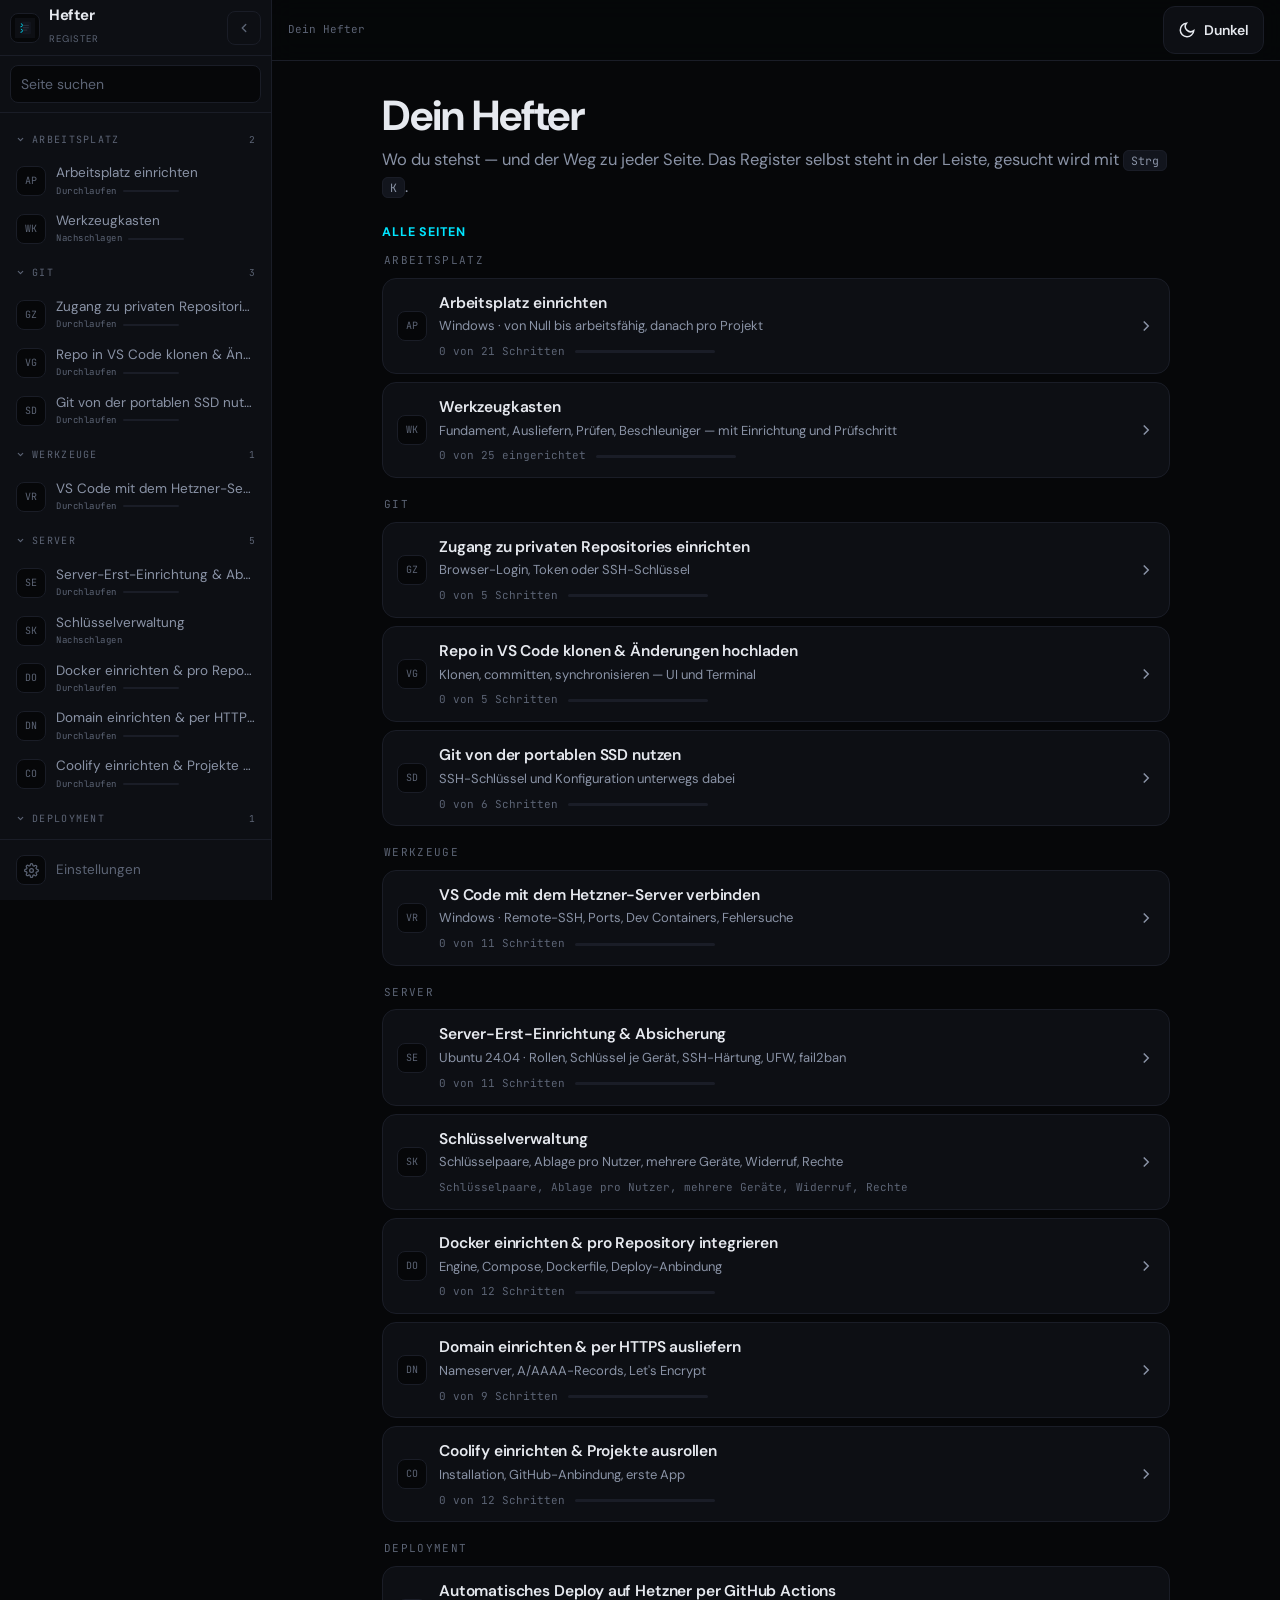
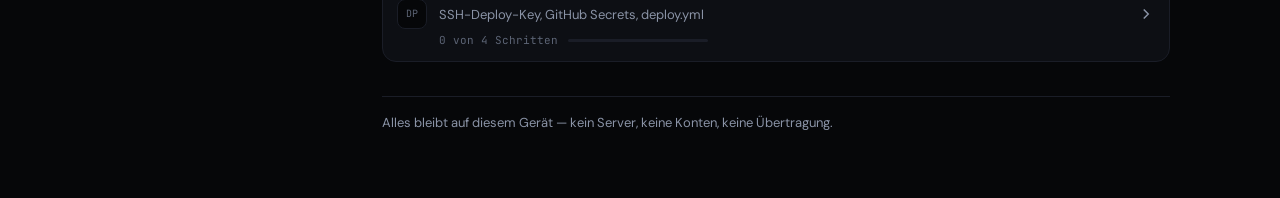
==== commit 864db3e1: "Startseite: wo du stehst statt zweites Register Das Register steht seit der Seitenleiste auf jeder S" ====
--- a/index.html
+++ b/index.html
@@ -2,8 +2,8 @@
 <html lang="de" data-theme="dunkel">
 <head>
 <meta charset="UTF-8">
-<meta name="description" content="Digitaler Hefter für Schritt-für-Schritt-Anleitungen — Register mit Suche, offline nutzbar, alles lokal gespeichert.">
-<title>Hefter · Register</title>
+<meta name="description" content="Digitaler Hefter für Schritt-für-Schritt-Anleitungen — Fortschritt je Seite, offline nutzbar, alles lokal gespeichert.">
+<title>Hefter</title>
 <!-- KOPF-START · erzeugt von bauen.mjs — nicht von Hand ändern -->
 <meta name="viewport" content="width=device-width, initial-scale=1, viewport-fit=cover">
 <meta name="theme-color" content="#060709">
@@ -77,11 +77,11 @@
 <!-- KOPF-ENDE -->
 
   <header class="reg-kopf">
-    <h1>Register</h1>
-    <p>Alle Anleitungen deines Hefters — nach Bereich sortiert. Gesucht wird in der Leiste.</p>
+    <h1>Dein Hefter</h1>
+    <p>Wo du stehst — und der Weg zu jeder Seite. Das Register selbst steht in der Leiste, gesucht wird mit <kbd>Strg</kbd> <kbd>K</kbd>.</p>
   </header>
 
-  <div id="registerListe"></div>
+  <div id="buehne"></div>
 
 <!-- FUSS-START · erzeugt von bauen.mjs — nicht von Hand ändern -->
   <p class="foot">Alles bleibt auf diesem Gerät — kein Server, keine Konten, keine Übertragung.</p>
--- a/style.css
+++ b/style.css
@@ -361,54 +361,65 @@
 .reg-kopf h1 { font-size: clamp(28px, 7.5vw, 42px); letter-spacing: -.02em; line-height: 1.1; }
 .reg-kopf p { color: var(--text-muted); margin-top: 8px; font-size: 16.5px; }
 
-.suche {
-  display: flex; align-items: center; gap: 10px;
-  background: var(--surface); border: 1px solid var(--border); border-radius: 14px;
-  padding: 0 14px; min-height: 52px; margin-bottom: 26px;
-}
-.suche svg { width: 19px; height: 19px; color: var(--text-muted); flex: none; }
-.suche input {
-  flex: 1; min-width: 0; background: none; border: none; color: var(--text);
-  font: inherit; font-size: 16px; outline: none;
-}
-.suche input::placeholder { color: var(--text-muted); }
-/* Erst ab Tastatur-Breite sichtbar — auf dem Telefon gibt es kein Strg,
-   und der Hinweis kostete dort ein Fünftel des Suchfelds. */
-.suche kbd {
-  display: none;
-  flex: none; font-size: 11.5px; color: var(--text-muted);
+.reg-kopf kbd {
+  font-size: 11.5px; color: var(--text-muted);
   border: 1px solid var(--border); border-radius: 6px; padding: 2px 7px;
   background: var(--surface-2);
 }
 
-.kategorie { margin-bottom: 26px; }
-.kategorie > h2 {
+/* ---------- Bühne (Startseite) ----------
+   Das Register steht in der Leiste; hier steht, wo man gerade ist.
+   Die Liste "Alle Seiten" bleibt trotzdem vollständig — unter 860px ist
+   die Leiste zugeklappt, und ohne sie liefe der Einstieg ins Leere. */
+.b-teil { margin-bottom: 30px; }
+.b-teil > h2 {
   font-size: 12.5px; font-weight: 700; letter-spacing: .07em; text-transform: uppercase;
   color: var(--accent-ink); margin-bottom: 10px;
 }
-.eintrag {
-  display: grid; grid-template-columns: 1fr auto; align-items: center; gap: 12px;
+.b-sub { color: var(--text-muted); font-size: 13.5px; margin: -6px 0 12px; }
+.b-fach { margin-bottom: 18px; }
+.b-fach > h3 {
+  font-family: "JetBrains Mono", monospace;
+  font-size: 11px; font-weight: 400; letter-spacing: .12em; text-transform: uppercase;
+  color: var(--text-dim); margin: 0 0 8px 2px;
+}
+
+.b-eintrag, .b-weiter {
+  display: grid; grid-template-columns: auto 1fr auto; align-items: center; gap: 12px;
   background: var(--surface); border: 1px solid var(--border); border-radius: 14px;
-  padding: 14px 16px; margin-bottom: 10px; min-height: 64px;
+  padding: 12px 14px; margin-bottom: 8px; min-height: 64px;
   text-decoration: none; transition: border-color .2s, transform .06s;
 }
-.eintrag:hover { border-color: var(--accent); }
-.eintrag:active { transform: scale(.99); }
-.eintrag .t { font-weight: 600; font-size: 16px; letter-spacing: -.01em; }
-.eintrag .u { color: var(--text-muted); font-size: 13.5px; margin-top: 2px; }
-.eintrag .pfeil { color: var(--text-muted); }
-.eintrag .pfeil svg { width: 18px; height: 18px; display: block; }
-.leer { color: var(--text-muted); text-align: center; padding: 32px 0; display: none; }
-
-/* Nachschlage-Übersichten: eigener Block am Ende des Registers.
-   Abgesetzt statt eingereiht — sie sind keine Anleitung, die man
-   durchläuft, und sollen auch nicht so gesucht werden. */
-.kategorie.nachschlagen { border-top: 1px solid var(--border); padding-top: 20px; }
-.kategorie.nachschlagen > h2 { color: var(--text-muted); }
-.kategorie .kat-sub { color: var(--text-muted); font-size: 13px; margin: -4px 0 12px; }
-.eintrag.uebersicht { grid-template-columns: auto 1fr auto; }
-.eintrag .sorte-ico { display: flex; color: var(--text-muted); }
-.eintrag .sorte-ico svg { width: 20px; height: 20px; display: block; }
+.b-eintrag:hover, .b-weiter:hover { border-color: var(--accent); }
+.b-eintrag:active, .b-weiter:active { transform: scale(.99); }
+.b-text { min-width: 0; }
+.b-titel { display: block; font-weight: 600; font-size: 15.5px; letter-spacing: -.01em; }
+.b-unter {
+  display: block; color: var(--text-muted); font-size: 13px; margin-top: 1px;
+  overflow: hidden; text-overflow: ellipsis; white-space: nowrap;
+}
+.b-stand {
+  display: flex; align-items: center; gap: 10px; margin-top: 6px;
+  font-family: "JetBrains Mono", monospace; font-size: 11px; color: var(--text-dim);
+}
+.b-stand .balken { max-width: 140px; }
+.b-eintrag .pfeil, .b-weiter .pfeil { color: var(--text-muted); display: flex; }
+.b-eintrag .pfeil svg, .b-weiter .pfeil svg { width: 18px; height: 18px; display: block; }
+/* Fertig heißt: nichts mehr zu tun — die Karte tritt zurück, statt mit
+   einem vollen Balken um dieselbe Aufmerksamkeit zu werben wie eine
+   angefangene. */
+.b-eintrag.fertig .b-titel { color: var(--text-muted); }
+.b-eintrag.fertig .kuerzel { border-color: color-mix(in srgb, var(--accent) 40%, var(--border)); color: var(--accent-ink); }
+
+.b-weiter {
+  border-color: color-mix(in srgb, var(--accent) 35%, var(--border));
+  background: color-mix(in srgb, var(--accent) 5%, var(--surface));
+  padding: 16px; min-height: 76px;
+}
+.b-weiter .b-titel { font-size: 17px; }
+/* display:block, weil .balken sonst als inline-span ohne Höhe stünde — in
+   .b-stand und .schrittstand macht ihn erst der Flex-Container zum Kasten. */
+.b-weiter .balken { display: block; margin-top: 10px; }
 
 /* ---------- Anleitungs-Kopf ---------- */
 .chip {
@@ -466,6 +477,67 @@
 /* Angesprungener Abschnitt bleibt kurz erkennbar — bei sieben Themen
    auf einer Seite sonst schwer zu sagen, wo man gelandet ist. */
 .thema:target > h2 { color: var(--accent-ink); }
+.thema-anz {
+  font-family: "JetBrains Mono", monospace; font-size: 12px; font-weight: 400;
+  color: var(--text-dim); margin-left: 6px; vertical-align: 2px;
+}
+.thema-sub { font-size: 14px; }
+
+/* ---------- Werkzeug-Karte ----------
+   Eine Übersicht darf einen Haken haben, wenn die Frage lautet "was steht
+   schon, was fehlt noch". Der Haken nutzt dieselbe .check-Mechanik wie die
+   Abschluss-Checkliste einer Anleitung und speist damit auch den Balken in
+   der Seitenleiste.
+   Aufgeklappt wird über <details>: das funktioniert ohne JavaScript und
+   braucht keinen eigenen Zustandsspeicher. */
+.wz {
+  display: grid; grid-template-columns: auto 1fr; gap: 10px;
+  padding: 12px 14px; margin: 10px 0;
+  background: var(--surface); border: 1px solid var(--border); border-radius: 14px;
+  scroll-margin-top: 72px;
+}
+/* Der Haken sitzt in der ersten Spalte und trägt nur die Box — die
+   Beschriftung daneben wäre bei 25 Karten 25-mal dasselbe Wort. */
+.wz-haken {
+  min-height: 0; padding: 6px 0 0; border-top: none;
+  align-items: flex-start;
+}
+.wz-haken .lbl { display: none; }
+
+.wz-klapp { min-width: 0; }
+.wz-klapp > summary {
+  display: grid; grid-template-columns: 1fr auto; gap: 4px 10px;
+  align-items: center; cursor: pointer; list-style: none;
+  min-height: 36px; padding: 2px 0;
+}
+.wz-klapp > summary::-webkit-details-marker { display: none; }
+.wz-name { grid-column: 1; font-weight: 600; font-size: 16px; letter-spacing: -.01em; }
+.wz-tag {
+  display: inline-block; margin-left: 8px; padding: 2px 8px; border-radius: 999px;
+  background: var(--surface-2); border: 1px solid var(--border);
+  font-family: "JetBrains Mono", monospace; font-size: 10px; font-weight: 400;
+  letter-spacing: .03em; color: var(--text-dim); vertical-align: 2px; white-space: nowrap;
+}
+.wz-zweck { grid-column: 1; color: var(--text-muted); font-size: 14px; }
+.wz-pfeil { grid-column: 2; grid-row: 1 / 3; color: var(--text-dim); display: flex; }
+.wz-pfeil svg { width: 18px; height: 18px; transition: transform .2s; }
+.wz-klapp[open] > summary .wz-pfeil svg { transform: rotate(180deg); }
+.wz-klapp > summary:hover .wz-name { color: var(--accent-ink); }
+
+/* Erledigt: die Karte tritt zurück, bleibt aber lesbar — man schlägt
+   auch bei bereits eingerichteten Werkzeugen nach. */
+.wz:has(.check.done) { border-color: color-mix(in srgb, var(--accent) 30%, var(--border)); }
+.wz:has(.check.done) .wz-name { color: var(--text-muted); }
+
+.wz-inhalt { padding-top: 6px; }
+.wz-warum { color: var(--text-muted); font-size: 14.5px; margin: 6px 0 12px; }
+.wz-schritte { margin: 0; padding-left: 20px; }
+.wz-schritte > li { margin: 0 0 12px; color: var(--text-muted); }
+.wz-schritte > li::marker { font-family: "JetBrains Mono", monospace; font-size: 12px; color: var(--text-dim); }
+.wz-tun { color: var(--text); font-size: 14.5px; margin: 0 0 6px; }
+.wz-hinweis { color: var(--text-muted); font-size: 14px; margin: 8px 0 0; }
+.wz-inhalt .codebox { margin: 0; }
+.wz-inhalt .pruefblock { margin: 14px 0 2px; }
 
 /* Vergleichstabelle (Rollen, Rechte). display:block, damit sie auf dem
    Telefon für sich scrollt statt die Seite breit zu ziehen. */
@@ -478,17 +550,71 @@
 .tab td { color: var(--text-muted); }
 .tab td:first-child { color: var(--text); font-weight: 600; }
 
+/* ---------- Fortschritt einer Anleitung ----------
+   Zählt immer alle Schritte der Seite, auch die vom Stufenfilter
+   ausgeblendeten — sonst spränge die Zahl beim Umschalten des Filters. */
+.schrittstand {
+  display: flex; align-items: center; gap: 12px; margin-top: 14px;
+  font-family: "JetBrains Mono", monospace; font-size: 12px; color: var(--text-muted);
+}
+.balken { flex: 1; height: 3px; border-radius: 2px; background: var(--border); overflow: hidden; }
+.balken i { display: block; height: 100%; width: 0; background: var(--accent); border-radius: 2px; transition: width .3s ease; }
+.fs-reset {
+  flex: none; min-height: 30px; padding: 4px 9px; cursor: pointer;
+  background: none; color: var(--text-dim);
+  border: 1px solid var(--border); border-radius: 7px;
+  font: inherit; font-family: "JetBrains Mono", monospace; font-size: 11px;
+  transition: color .2s, border-color .2s;
+}
+.fs-reset:hover { color: var(--danger); border-color: color-mix(in srgb, var(--danger) 45%, var(--border)); }
+
+/* ---------- Abschnitt einer langen Anleitung ----------
+   Ab etwa zwanzig Schritten trägt die Rail allein nicht mehr: man sieht
+   nicht, wo ein Themenblock endet und der nächste anfängt. Die
+   Zwischenüberschrift läuft in derselben Spaltenteilung wie ein Schritt,
+   damit die Nummernspalte durchgehend bleibt. */
+.abschnitt {
+  display: grid; grid-template-columns: 32px 1fr auto; gap: 12px;
+  align-items: center; margin: 8px 0 0; padding: 26px 0 6px;
+  border-top: 1px solid var(--border);
+}
+.abschnitt:first-child { border-top: none; padding-top: 6px; }
+.abschnitt-nr {
+  display: flex; align-items: center; justify-content: center;
+  width: 32px; height: 24px;
+  font-family: "JetBrains Mono", monospace; font-size: 12px;
+  color: var(--text-dim);
+}
+.abschnitt > h2 {
+  font-size: 13px; font-weight: 700; letter-spacing: .08em; text-transform: uppercase;
+  color: var(--text-muted);
+}
+.abschnitt-anz { font-family: "JetBrains Mono", monospace; font-size: 11px; color: var(--text-dim); }
+/* Der Filter blendet ganze Abschnitte mit aus — sonst bliebe die
+   Überschrift eines leeren Blocks stehen. */
+body.nur-wiederkehrend .abschnitt.einmalig { display: none; }
+
 /* ---------- Schritt-Rail ---------- */
 .step { position: relative; display: grid; grid-template-columns: 32px 1fr; gap: 12px; padding: 22px 0; }
 .step + .step { border-top: 1px solid var(--border); }
 .rail { position: relative; }
+/* Die Schrittnummer ist zugleich der Haken: ein Klick markiert den Schritt
+   als erledigt. Die 32px sind der sichtbare Kreis; die Trefferfläche darum
+   ist über das ::before auf 44px gezogen, ohne das Raster zu verschieben. */
 .step-num {
-  width: 32px; height: 32px; border-radius: 10px;
+  position: relative;
+  width: 32px; height: 32px; border-radius: 10px; padding: 0; cursor: pointer;
   display: flex; align-items: center; justify-content: center;
   font-family: "JetBrains Mono", monospace; font-weight: 700; font-size: 15px;
   color: var(--accent-ink); background: var(--surface);
   border: 1px solid color-mix(in srgb, var(--accent) 40%, var(--border));
-}
+  transition: background .2s, border-color .2s, color .2s;
+}
+.step-num::before {
+  content: ""; position: absolute; left: 50%; top: 50%;
+  width: 44px; height: 44px; transform: translate(-50%, -50%);
+}
+.step-num:hover { border-color: var(--accent); }
 /* top = Höhe der Nummer + 6px Luft; bei jeder Größenänderung mitziehen */
 .step:not(:last-of-type) .rail::after {
   content: ""; position: absolute; left: 50%; top: 38px; bottom: -22px;
@@ -561,6 +687,30 @@
   background: none !important;
   border-left: 1px dotted var(--border);
 }
+
+/* Erledigt: gefüllte Perle mit Haken statt Zahl. Die Zahl bleibt im Markup
+   und wird nur durchsichtig, damit die Perle ihre Größe behält.
+   Steht bewusst nach den drei Stufen: die färben die Perle je nach Stufe
+   ein, und "erledigt" sticht das aus — sonst bliebe eine abgehakte
+   einmalige Perle grau. */
+.step.erledigt .step-num,
+.step.einmalig.erledigt .step-num,
+.step.optional.erledigt .step-num {
+  background: var(--accent); border: 1px solid var(--accent); color: transparent;
+}
+.step.erledigt .step-num::after {
+  content: ""; position: absolute; left: 50%; top: 46%;
+  width: 6px; height: 11px; margin: -7px 0 0 -3px;
+  border: solid var(--bg); border-width: 0 2.5px 2.5px 0;
+  transform: rotate(45deg);
+}
+.step.erledigt .rail::after {
+  background: color-mix(in srgb, var(--accent) 40%, var(--border)) !important;
+  border-left-color: color-mix(in srgb, var(--accent) 40%, var(--border));
+}
+/* Der Text tritt zurück, verschwindet aber nicht — man liest später nach,
+   was man getan hat. */
+.step.erledigt .step-body > h2 { color: var(--text-muted); }
 
 /* Letzter Schritt eines Abschnitts: keine Linie ins Nichts */
 .step.stufenwechsel .rail::after { display: none; }
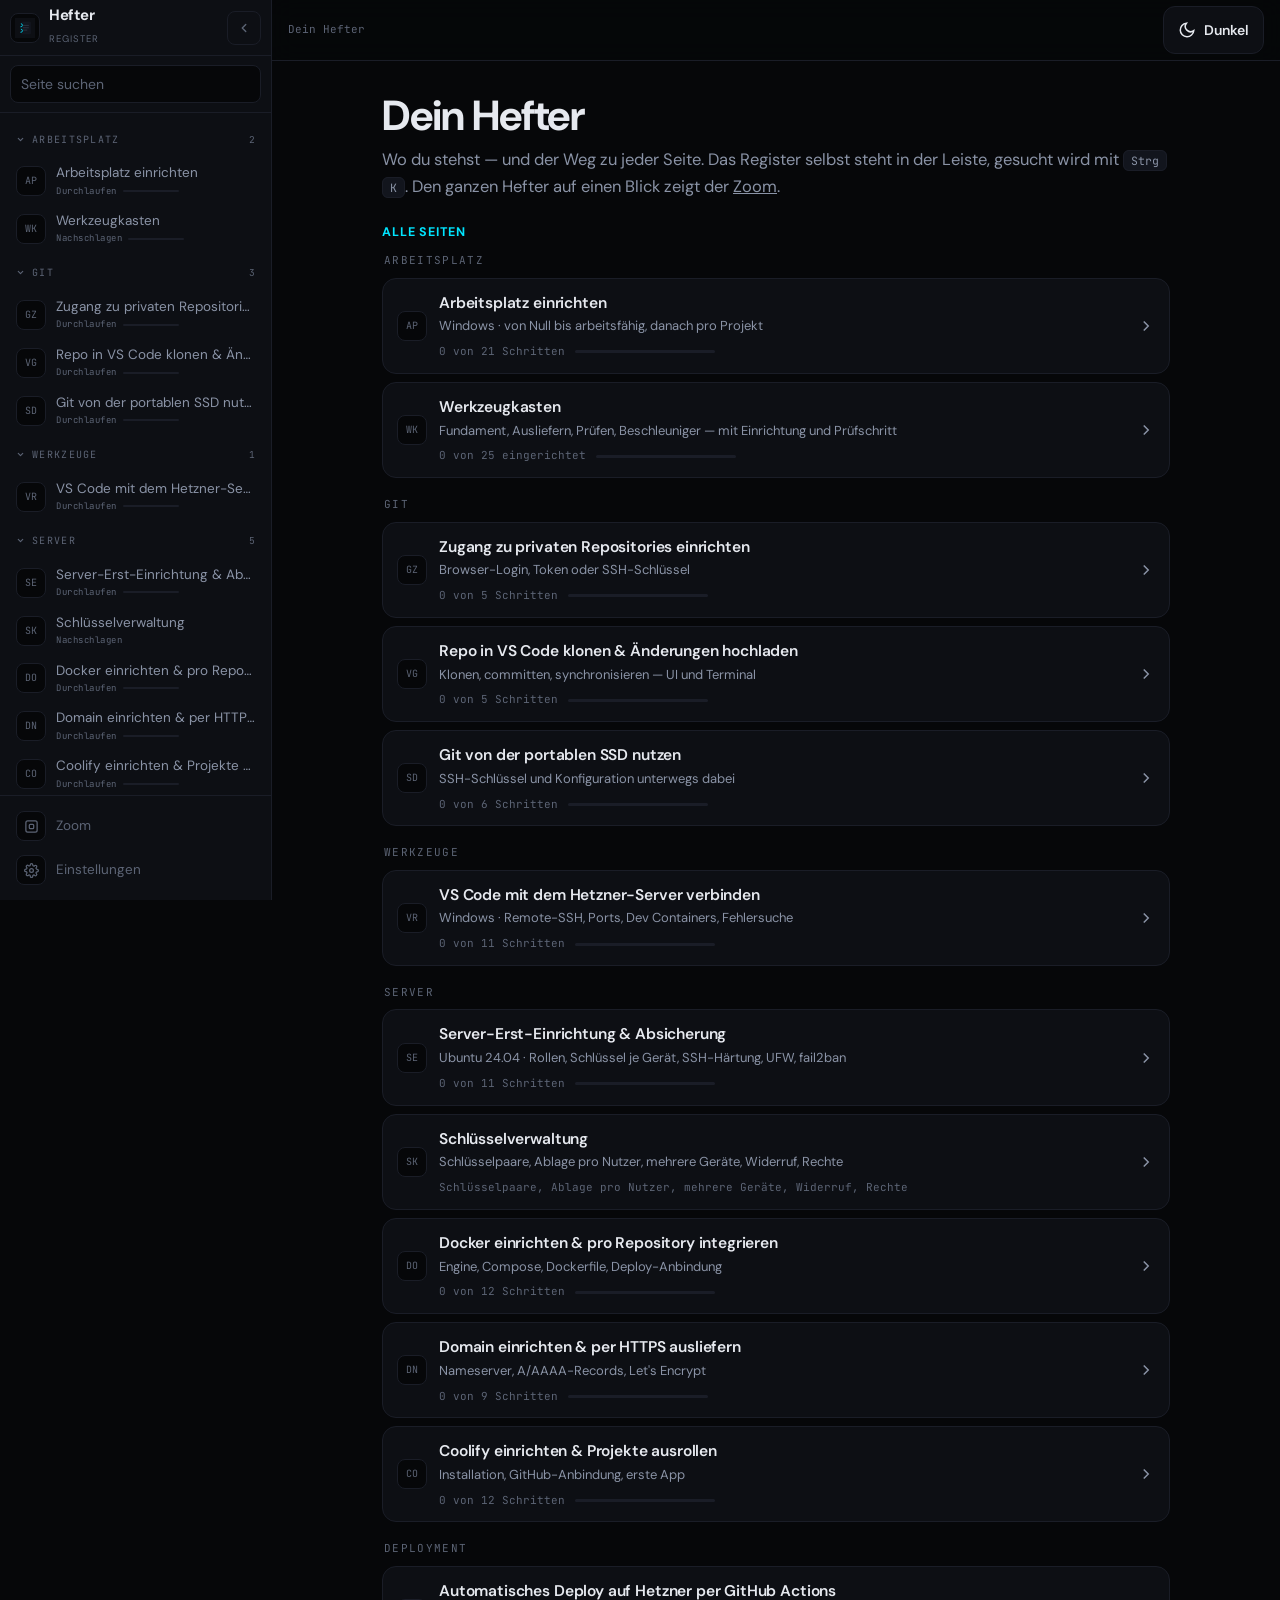
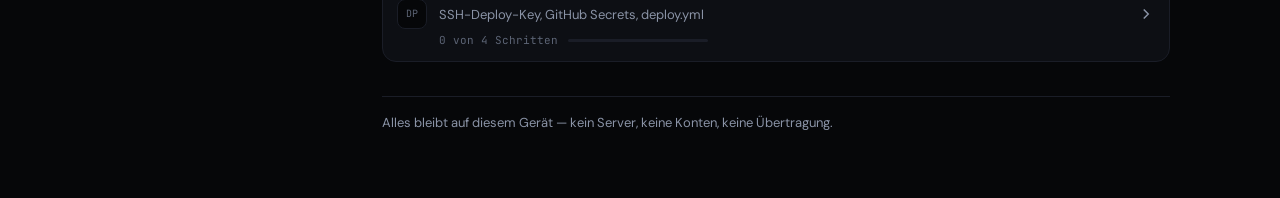
==== commit f5eaf391: "Zoom: der ganze Hefter im semantischen Zoom Neue Seite zoom.html, erreichbar unten in der Leiste und" ====
--- a/index.html
+++ b/index.html
@@ -12,15 +12,53 @@
 <link rel="apple-touch-icon" href="icons/png/01-ringe-192.png">
 <link rel="stylesheet" href="style.css">
 <script>
-/* Theme und Leisten-Zustand vor dem ersten Anstrich setzen — sonst blitzen
-   helles Design und breite Leiste kurz auf. localStorage liest synchron,
-   deshalb geht das hier oben. "laedt" schaltet Übergänge bis zum ersten
-   Bild ab; hefter.js nimmt die Klasse wieder weg. */
+/* Theme, Ansicht und Leisten-Zustand vor dem ersten Anstrich setzen — sonst
+   blitzen helles Design, falsche Ansicht und breite Leiste kurz auf.
+   localStorage liest synchron, deshalb geht das hier oben. "laedt" schaltet
+   Übergänge bis zum ersten Bild ab; hefter.js nimmt die Klasse wieder weg.
+   Wer eine weitere Einstellung ergänzt, die das Layout vor dem ersten
+   Anstrich betrifft, ergänzt sie hier — nicht in hefter.js. */
+
+/* Welche Ansicht gilt, entscheidet diese eine Funktion: aus der Wahl des
+   Nutzers ("auto" oder eine der drei) wird die Ansicht, die wirklich
+   angezeigt wird. Sie steht hier und nicht in hefter.js, weil sie vor dem
+   ersten Anstrich laufen muss — hefter.js lädt erst am Dateiende. hefter.js
+   ruft dieselbe Funktion beim Ändern des Fensters: eine Regel, eine Stelle. */
+window.ansichtBestimmen = function (wahl) {
+  /* Die Breite allein verwechselt ein kleines Fenster am Rechner mit einem
+     Tablet, deshalb das Zeigegerät. Und die Höhe muss mit: ein quer
+     gehaltenes iPhone ist 844px breit und wäre sonst als iPad durchgegangen. */
+  var a = (wahl && wahl !== "auto") ? wahl
+        : matchMedia("(max-width: 700px), (max-height: 500px)").matches ? "iphone"
+        : matchMedia("(pointer: coarse)").matches ? "ipad" : "computer";
+  /* Boden unter jeder Wahl: unter 640px bliebe neben der festen Leiste kein
+     Inhalt mehr übrig. Wer auf dem Telefon "Computer" wählt, käme sonst an
+     die Einstellung nicht mehr heran, mit der er es zurücknimmt. Gespeichert
+     bleibt die Wahl — sie greift wieder, sobald das Fenster breit genug ist. */
+  return (a !== "iphone" && matchMedia("(max-width: 640px)").matches) ? "iphone" : a;
+};
+
+var d = document.documentElement;
+d.classList.add("laedt");
+/* Erst ohne Speicher bestimmen, dann der Blick hinein: wirft localStorage
+   (privater Modus), steht trotzdem eine Ansicht am <html>. Ohne sie griffe
+   keine der drei und das Telefon bekäme die Computer-Darstellung. */
+d.dataset.ansicht = ansichtBestimmen();
 try {
-  var d = document.documentElement;
   d.dataset.theme = localStorage.getItem("hefter:theme") || "dunkel";
-  d.classList.add("laedt");
-  if (JSON.parse(localStorage.getItem("hefter:leiste") || "{}").schmal) d.classList.add("schmal");
+  d.dataset.ansicht = ansichtBestimmen(localStorage.getItem("hefter:ansicht"));
+  var a = d.dataset.ansicht;
+  /* Auf dem iPhone gibt es den Schmal-Zustand nicht, auf dem iPad ist die
+     Kürzelspalte die Vorgabe — eine ausdrückliche Wahl sticht beides. Weil
+     die Klasse hier gar nicht erst gesetzt wird, wo es sie nicht gibt,
+     braucht die iPhone-Ansicht in style.css kein !important dagegen. */
+  var leiste = JSON.parse(localStorage.getItem("hefter:leiste") || "{}");
+  if (a !== "iphone" && (leiste.schmal ?? a === "ipad")) d.classList.add("schmal");
+  /* Abgeschaltete Bausteine je Ansicht. Gehört ebenfalls vor den ersten
+     Anstrich: sonst blitzen Fotozonen und Kästen auf und verschwinden wieder.
+     Nebenbei greift die Einstellung damit auch, wenn hefter.js gar nicht lädt. */
+  var aus = JSON.parse(localStorage.getItem("hefter:anzeige") || "{}")[a] || [];
+  for (var i = 0; i < aus.length; i++) d.classList.add("ohne-" + aus[i]);
 } catch {}
 </script>
 </head>
@@ -50,6 +88,13 @@
   <p class="l-leer" id="leisteLeer">Keine Seite gefunden.</p>
 
   <div class="l-fuss">
+    <a class="f-btn" href="zoom.html">
+      <span class="kuerzel" aria-hidden="true">
+        <svg viewBox="0 0 24 24" fill="none" stroke="currentColor" stroke-width="2"><rect x="3" y="3" width="18" height="18" rx="3"/><rect x="8.5" y="8.5" width="7" height="7" rx="1.5"/></svg>
+      </span>
+      <span class="f-text">Zoom</span>
+      <span class="blase">Zoom</span>
+    </a>
     <a class="f-btn" href="einstellungen.html">
       <span class="kuerzel" aria-hidden="true">
         <svg viewBox="0 0 24 24" fill="none" stroke="currentColor" stroke-width="2"><circle cx="12" cy="12" r="3"/><path d="M19.4 15a1.7 1.7 0 0 0 .34 1.87l.06.06a2 2 0 1 1-2.83 2.83l-.06-.06a1.7 1.7 0 0 0-1.87-.34 1.7 1.7 0 0 0-1.03 1.56V21a2 2 0 1 1-4 0v-.09a1.7 1.7 0 0 0-1.03-1.56 1.7 1.7 0 0 0-1.87.34l-.06.06a2 2 0 1 1-2.83-2.83l.06-.06A1.7 1.7 0 0 0 4.6 15a1.7 1.7 0 0 0-1.56-1.03H3a2 2 0 1 1 0-4h.09A1.7 1.7 0 0 0 4.6 8.94a1.7 1.7 0 0 0-.34-1.87l-.06-.06a2 2 0 1 1 2.83-2.83l.06.06a1.7 1.7 0 0 0 1.87.34H9a1.7 1.7 0 0 0 1.03-1.56V3a2 2 0 1 1 4 0v.09c0 .68.4 1.3 1.03 1.56a1.7 1.7 0 0 0 1.87-.34l.06-.06a2 2 0 1 1 2.83 2.83l-.06.06a1.7 1.7 0 0 0-.34 1.87V9c.26.63.88 1.03 1.56 1.03H21a2 2 0 1 1 0 4h-.09A1.7 1.7 0 0 0 19.4 15z"/></svg>
@@ -78,7 +123,7 @@
 
   <header class="reg-kopf">
     <h1>Dein Hefter</h1>
-    <p>Wo du stehst — und der Weg zu jeder Seite. Das Register selbst steht in der Leiste, gesucht wird mit <kbd>Strg</kbd> <kbd>K</kbd>.</p>
+    <p>Wo du stehst — und der Weg zu jeder Seite. Das Register selbst steht in der Leiste, gesucht wird mit <kbd>Strg</kbd> <kbd>K</kbd>. Den ganzen Hefter auf einen Blick zeigt der <a href="zoom.html">Zoom</a>.</p>
   </header>
 
   <div id="buehne"></div>
--- a/style.css
+++ b/style.css
@@ -100,8 +100,8 @@
 /* ============================================================
    SEITENLEISTE
    Das Register steht auf jeder Seite, nicht nur auf der Startseite:
-   breit mit Titeln, eingeklappt als Kürzel-Leiste, unter 860px als
-   Auszug über dem Inhalt. Die Zustandsklassen hängen an <html> statt
+   breit mit Titeln, eingeklappt als Kürzel-Leiste, in der iPhone-Ansicht
+   als Auszug über dem Inhalt. Die Zustandsklassen hängen an <html> statt
    am <body> — nur dort kann das Script im <head> sie setzen, bevor
    das erste Bild steht. Sonst blitzt die breite Leiste kurz auf.
    ============================================================ */
@@ -306,34 +306,72 @@
   opacity: 0; pointer-events: none; transition: opacity .22s;
 }
 
-/* --- Unter 860px: die Leiste wird zum Auszug --- */
-@media (max-width: 860px) {
-  /* !important, weil der Schmal-Zustand vom großen Bildschirm gemerkt
-     bleibt — auf dem Telefon gibt es ihn nicht, dort ist die Leiste
-     entweder ganz da oder ganz weg. */
-  .leiste { width: var(--leiste-breit) !important; transform: translateX(-100%); box-shadow: var(--shadow); }
-  :root.auf .leiste { transform: translateX(0); }
-  :root.auf .schleier { opacity: 1; pointer-events: auto; }
-  .inhalt { margin-left: 0 !important; }
-  .brenner { display: flex; }
-  .klapp { display: none; }
-  :root.schmal .wortmarke,
-  :root.schmal .e-text,
-  :root.schmal .f-text,
-  :root.schmal .fach-kopf .name,
-  :root.schmal .fach-kopf .anz,
-  :root.schmal .fach-kopf .pfeil,
-  :root.schmal .l-suche input { display: revert; }
-  :root.schmal .lupe { display: none; }
-  :root.schmal .l-kopf { justify-content: flex-start; padding: 0 10px; }
-  :root.schmal .l-marke { display: flex; }
-  :root.schmal .l-eintrag,
-  :root.schmal .f-btn { justify-content: flex-start; padding: 7px 8px; }
-  :root.schmal .fach-kopf { justify-content: flex-start; min-height: 36px; padding: 8px; }
-  :root.schmal .fach-kopf::after { display: none; }
-  :root.schmal .fach.zu .fach-inhalt { display: none; }
-  .blase { display: none; }
-}
+/* --- Ansicht iPhone: die Leiste wird zum Auszug ---
+   Vorher hing das an @media (max-width: 860px) und brauchte dort zwei
+   !important gegen den vom großen Schirm gemerkten Schmal-Zustand. Den gibt
+   es hier gar nicht mehr: das Kopf-Script (kopf() in bauen.mjs) setzt die
+   Klasse in dieser Ansicht nicht, hefter.js ebenso wenig. Die Breite steht
+   trotzdem hier — geriete je ein .schmal herein, gewinnt diese Regel über
+   die Quellordnung, ohne dass es ein !important braucht. */
+:root[data-ansicht="iphone"] .leiste {
+  width: var(--leiste-breit); transform: translateX(-100%); box-shadow: var(--shadow);
+}
+:root[data-ansicht="iphone"].auf .leiste { transform: translateX(0); }
+:root[data-ansicht="iphone"].auf .schleier { opacity: 1; pointer-events: auto; }
+:root[data-ansicht="iphone"] .inhalt { margin-left: 0; }
+:root[data-ansicht="iphone"] .brenner { display: flex; }
+:root[data-ansicht="iphone"] .klapp { display: none; }
+:root[data-ansicht="iphone"] .blase { display: none; }
+
+/* --- Ansicht iPad: Kürzelspalte mit Titel ---
+   Auf dem Tablet gibt es kein Hover — die Sprechblase, die am Computer den
+   Titel neben die Kürzelspalte stellt, trägt hier nicht. Statt sie durch eine
+   Tipp-Geste zu ersetzen, steht der Titel einfach da: die Spalte wird breiter
+   und der Eintrag zweizeilig. Nichts blendet ein oder aus, kein Zeigegerät
+   nötig. Die Kürzelspalte ist in dieser Ansicht zugleich die Vorgabe (siehe
+   Kopf-Script), die breite Leiste bleibt einen Klick entfernt. */
+:root[data-ansicht="ipad"] { --leiste-schmal: 96px; }
+:root[data-ansicht="ipad"] .blase { display: none; }
+
+:root[data-ansicht="ipad"].schmal .l-eintrag,
+:root[data-ansicht="ipad"].schmal .f-btn {
+  flex-direction: column; gap: 4px; justify-content: center;
+  min-height: 64px; padding: 8px 4px; text-align: center;
+}
+:root[data-ansicht="ipad"].schmal .e-text,
+:root[data-ansicht="ipad"].schmal .f-text { display: block; width: 100%; }
+/* Zwei Zeilen, dann Auslassungspunkte. Keine feste Höhe: "Server-Erst-
+   Einrichtung" braucht beide Zeilen, "Git-SSD" kommt mit einer aus, und eine
+   Mindesthöhe ließe die kurzen Einträge auseinanderfallen. */
+:root[data-ansicht="ipad"].schmal .e-titel,
+:root[data-ansicht="ipad"].schmal .f-text {
+  display: -webkit-box; -webkit-box-orient: vertical; -webkit-line-clamp: 2;
+  white-space: normal; overflow: hidden;
+  font-size: 11px; line-height: 1.25;
+  /* "Werkzeugkasten" passt in keine 88px. hyphens greift, weil am <html>
+     lang="de" steht, und macht daraus "Werkzeug-kasten". Kein
+     overflow-wrap daneben: wo der Browser keine Trennmuster hat, bräche es
+     ohne Strich mitten im Wort ("Werkzeugkas ten") und läse sich als zwei
+     Wörter — der Auslassungspunkt ist dort das ehrlichere Ende. */
+  hyphens: auto;
+}
+/* Die Zeile "Durchlaufen" passt nicht auch noch darunter; der Balken bleibt,
+   weil er als Einziges den Stand zeigt. */
+:root[data-ansicht="ipad"].schmal .e-unten { justify-content: center; }
+:root[data-ansicht="ipad"].schmal .e-unten .typ { display: none; }
+:root[data-ansicht="ipad"].schmal .mini { max-width: none; width: 100%; }
+:root[data-ansicht="ipad"].schmal .fach-kopf { min-height: 44px; }
+
+/* Getippt wird ungenauer als gezielt: was unter 44px liegt, zieht nach.
+   Der Knopf je Befehlszeile (.befehlbtn, 30×26) bleibt bewusst klein — die
+   Zeilen stehen 1.65em auseinander, größere Flächen überlappten einander und
+   träfen dann die Nachbarzeile. */
+:root[data-ansicht="ipad"] .infolink { width: 44px; height: 44px; margin: -13px 0 -13px 7px; }
+:root[data-ansicht="ipad"] .fs-reset { min-height: 44px; padding: 4px 14px; }
+:root[data-ansicht="ipad"] .copybtn { min-height: 44px; padding: 0 14px; }
+:root[data-ansicht="ipad"] .wz-klapp > summary { min-height: 48px; }
+:root[data-ansicht="ipad"] .sprungmarken a { min-height: 44px; }
+:root[data-ansicht="ipad"] .klapp { width: 44px; height: 44px; }
 
 .iconbtn {
   display: inline-flex; align-items: center; justify-content: center; gap: 8px;
@@ -369,7 +407,7 @@
 
 /* ---------- Bühne (Startseite) ----------
    Das Register steht in der Leiste; hier steht, wo man gerade ist.
-   Die Liste "Alle Seiten" bleibt trotzdem vollständig — unter 860px ist
+   Die Liste "Alle Seiten" bleibt trotzdem vollständig — in der iPhone-Ansicht ist
    die Leiste zugeklappt, und ohne sie liefe der Einstieg ins Leere. */
 .b-teil { margin-bottom: 30px; }
 .b-teil > h2 {
@@ -420,6 +458,173 @@
 /* display:block, weil .balken sonst als inline-span ohne Höhe stünde — in
    .b-stand und .schrittstand macht ihn erst der Flex-Container zum Kasten. */
 .b-weiter .balken { display: block; margin-top: 10px; }
+
+/* ============================================================
+   ZOOM  (zoom.html)
+   Ein Renderer für jede Stufe: Pfad, Kopf, Kacheln. Von Stufe zu
+   Stufe ändert sich, was in den Kacheln steht, nicht wo sie
+   stehen — der Blick bleibt beim Übergang an derselben Stelle.
+   Bewegt wird ausschließlich über transform und opacity, die
+   Animation selbst fährt hefter.js.
+   ============================================================ */
+.zoomflaeche { position: relative; }
+/* Nur während des Übergangs: dauerhaft schnitte das die Fokusringe der
+   Kacheln am Rand ab. clip statt hidden, weil hidden einen eigenen
+   Scroll-Container aufmachte. */
+.zoomflaeche.z-laeuft { overflow: clip; }
+.z-schicht.alt { position: absolute; left: 0; right: 0; pointer-events: none; }
+.z-laeuft .z-schicht { will-change: transform, opacity; }
+.z-ohne-js { color: var(--text-muted); }
+
+.z-pfad {
+  display: flex; flex-wrap: wrap; align-items: center; gap: 0 6px; margin: 2px 0 12px;
+  font-family: "JetBrains Mono", monospace; font-size: 11.5px; color: var(--text-dim);
+}
+.z-pfad a { display: inline-flex; align-items: center; min-height: 32px; color: var(--text-dim); text-decoration: none; }
+.z-pfad a:hover { color: var(--accent-ink); }
+.z-pfad [aria-current] { color: var(--text-muted); }
+.z-trenner { color: var(--border); }
+
+.z-kopf { padding-bottom: 24px; }
+.z-marken { margin-bottom: 12px; }
+.z-kopf h1 { font-size: clamp(28px, 7.5vw, 42px); letter-spacing: -.02em; line-height: 1.1; }
+/* Den Fokus bekommt die Überschrift nur, damit ein Screenreader die neue
+   Stufe ansagt — ein Ring darum wäre Lärm. */
+.z-kopf h1:focus { outline: none; }
+.z-kurz { color: var(--text-muted); margin-top: 8px; font-size: 16.5px; }
+.z-kopf .meta { margin-top: 12px; }
+.z-text { margin-top: 14px; color: var(--text-muted); font-size: 15px; max-width: 66ch; }
+.z-steckbrief {
+  display: grid; grid-template-columns: auto 1fr; gap: 4px 18px; margin-top: 16px;
+  padding: 12px 14px; background: var(--surface); border: 1px solid var(--border); border-radius: 12px;
+  font-size: 13.5px;
+}
+.z-steckbrief dt { color: var(--text-dim); }
+.z-steckbrief dd { color: var(--text); font-family: "JetBrains Mono", monospace; font-size: 12.5px; }
+.z-stand {
+  display: flex; align-items: center; gap: 12px; margin-top: 14px;
+  font-family: "JetBrains Mono", monospace; font-size: 12px; color: var(--text-muted);
+}
+.z-stand .balken { max-width: 220px; }
+.z-aufschlagen { margin-top: 16px; }
+
+.z-raster-titel {
+  font-size: 12.5px; font-weight: 700; letter-spacing: .07em; text-transform: uppercase;
+  color: var(--accent-ink); margin-bottom: 10px;
+}
+.z-raster { display: grid; grid-template-columns: repeat(2, minmax(0, 1fr)); gap: 10px; }
+:root[data-ansicht="iphone"] .z-raster { grid-template-columns: minmax(0, 1fr); }
+
+.z-kachel {
+  display: flex; flex-direction: column; gap: 6px; min-width: 0; min-height: 64px;
+  padding: 14px 16px; background: var(--surface); border: 1px solid var(--border); border-radius: 14px;
+  text-decoration: none; transition: border-color .2s, background .2s;
+}
+.z-kachel:hover { border-color: var(--accent); }
+.z-k-kopf { display: flex; align-items: center; gap: 10px; min-width: 0; }
+.z-k-titel { font-weight: 600; font-size: 15.5px; letter-spacing: -.01em; line-height: 1.3; }
+.z-k-unter { color: var(--text-muted); font-size: 13px; line-height: 1.45; }
+.z-k-text { flex: 1; min-width: 0; display: flex; flex-direction: column; gap: 2px; }
+.z-k-fuss, .z-k-stand {
+  display: flex; align-items: center; gap: 10px; margin-top: auto; padding-top: 4px;
+  font-family: "JetBrains Mono", monospace; font-size: 11px; color: var(--text-dim);
+}
+.z-k-fuss .typ { flex: none; font-size: 9.5px; letter-spacing: .06em; text-transform: uppercase; }
+.z-zahl { flex: none; margin-left: auto; }
+/* Fertig tritt zurück, wie auf der Startseite — das Offene soll ins Auge
+   fallen, nicht das Erledigte. */
+.z-kachel.erledigt .z-k-titel { color: var(--text-muted); }
+/* Der Weg zur zuletzt geöffneten Seite ist auf jeder Stufe zu sehen:
+   "wo stehe ich" beantwortet der Zoom so nebenbei mit. */
+.z-kachel.zuletzt {
+  border-color: color-mix(in srgb, var(--accent) 35%, var(--border));
+  background: color-mix(in srgb, var(--accent) 5%, var(--surface));
+}
+.z-kachel.zuletzt:hover { border-color: var(--accent); }
+.z-marke {
+  flex: none; margin-left: auto; padding: 1px 7px; border-radius: 999px;
+  font-family: "JetBrains Mono", monospace; font-size: 9.5px; letter-spacing: .06em; text-transform: uppercase;
+  color: var(--accent-ink); border: 1px solid color-mix(in srgb, var(--accent) 40%, transparent);
+}
+
+/* Fach: von weitem eine Reihe Plaketten — die fertigen Seiten darin
+   so ausgezeichnet wie in der Leiste. */
+.z-plaketten { display: flex; flex-wrap: wrap; gap: 6px; }
+.z-kachel .kuerzel.fertig { border-color: color-mix(in srgb, var(--accent) 40%, var(--border)); color: var(--accent-ink); }
+.z-abschnitt.wiederkehrend .kuerzel { border-color: color-mix(in srgb, var(--accent) 40%, var(--border)); color: var(--accent-ink); }
+
+/* Seite und Abschnitt: der Fingerabdruck. Dieselbe Formsprache wie die
+   Schrittnummern — gestrichelt, umrandet, gepunktet, gefüllt. */
+.z-perlen { flex: 1; min-width: 0; display: flex; flex-wrap: wrap; gap: 3px; }
+.z-perlen i {
+  width: 8px; height: 8px; border-radius: 3px;
+  border: 1px solid var(--border); background: var(--surface-2);
+}
+.z-perlen i.einmalig { border-style: dashed; }
+.z-perlen i.wiederkehrend {
+  border-color: color-mix(in srgb, var(--accent) 60%, var(--border));
+  background: color-mix(in srgb, var(--accent) 14%, transparent);
+}
+.z-perlen i.optional { border-style: dotted; background: none; }
+.z-perlen i[data-art="karte"] { border-radius: 50%; }
+.z-perlen i[data-art="thema"] { background: none; }
+.z-perlen i.erledigt { background: var(--accent); border: 1px solid var(--accent); }
+
+/* Blätter: eine Zeile, rechts der Pfeil — sie zoomen nicht weiter,
+   sondern schlagen die Seite auf. */
+.z-blatt { flex-direction: row; align-items: center; gap: 12px; }
+.z-blatt .pfeil { flex: none; margin-left: auto; display: flex; color: var(--text-muted); }
+.z-blatt .pfeil svg { width: 18px; height: 18px; display: block; }
+
+/* Schritte als Folge statt Raster, mit Perlen wie an der Rail. */
+.z-raster.z-folge { grid-template-columns: minmax(0, 1fr); gap: 0; }
+.z-folge .z-kachel {
+  border-width: 0 0 1px; border-radius: 0; background: none;
+  min-height: 60px; padding: 12px 6px;
+}
+.z-folge .z-kachel:last-child { border-bottom: none; }
+.z-folge .z-kachel:hover { border-color: var(--border); background: var(--surface); }
+.z-perle {
+  position: relative; flex: none; width: 32px; height: 32px; border-radius: 10px;
+  display: flex; align-items: center; justify-content: center;
+  font-family: "JetBrains Mono", monospace; font-weight: 700; font-size: 14px;
+  color: var(--accent-ink); background: var(--surface);
+  border: 1px solid color-mix(in srgb, var(--accent) 40%, var(--border));
+}
+.z-schritt.einmalig .z-perle { color: var(--text-muted); background: var(--surface-2); border: 1px dashed var(--border); }
+.z-schritt.wiederkehrend .z-perle {
+  background: color-mix(in srgb, var(--accent) 14%, transparent);
+  border: 1px solid color-mix(in srgb, var(--accent) 40%, transparent);
+}
+.z-schritt.optional .z-perle { color: var(--text-muted); background: none; border: 1px dotted var(--border); }
+/* Erledigt: gefüllt mit Haken statt Zahl, wie an der Rail der Seite. */
+.z-schritt.erledigt .z-perle { background: var(--accent); border: 1px solid var(--accent); color: transparent; }
+.z-schritt.erledigt .z-perle::after {
+  content: ""; position: absolute; left: 50%; top: 46%;
+  width: 6px; height: 11px; margin: -7px 0 0 -3px;
+  border: solid var(--bg); border-width: 0 2.5px 2.5px 0;
+  transform: rotate(45deg);
+}
+
+/* Karte: die Haken-Box der Werkzeug-Karte, nur zum Ansehen. */
+.z-haken {
+  flex: none; width: 24px; height: 24px; border-radius: 7px;
+  border: 2px solid var(--border); background: var(--surface-2);
+  display: flex; align-items: center; justify-content: center;
+}
+.z-haken svg { width: 15px; height: 15px; color: var(--bg); opacity: 0; }
+.z-karte.erledigt .z-haken { background: var(--accent); border-color: var(--accent); }
+.z-karte.erledigt .z-haken svg { opacity: 1; }
+
+.z-hinweis { margin-top: 26px; color: var(--text-dim); font-size: 12px; }
+.z-hinweis kbd {
+  font-size: 11px; color: var(--text-muted);
+  border: 1px solid var(--border); border-radius: 6px; padding: 1px 6px; background: var(--surface-2);
+}
+/* Esc gibt es nur mit Tastatur — auf iPad und iPhone zoomt die Brotkrume
+   oder der Zurück-Wisch heraus. */
+:root:not([data-ansicht="computer"]) .z-hinweis { display: none; }
+:root:not([data-ansicht="computer"]) .z-pfad a { min-height: 44px; }
 
 /* ---------- Anleitungs-Kopf ---------- */
 .chip {
@@ -595,7 +800,9 @@
 body.nur-wiederkehrend .abschnitt.einmalig { display: none; }
 
 /* ---------- Schritt-Rail ---------- */
-.step { position: relative; display: grid; grid-template-columns: 32px 1fr; gap: 12px; padding: 22px 0; }
+/* scroll-margin wie bei .thema: der Zoom springt einzelne Schritte an, und
+   die klebende App-Bar läge sonst über der Überschrift. */
+.step { position: relative; display: grid; grid-template-columns: 32px 1fr; gap: 12px; padding: 22px 0; scroll-margin-top: 56px; }
 .step + .step { border-top: 1px solid var(--border); }
 .rail { position: relative; }
 /* Die Schrittnummer ist zugleich der Haken: ein Klick markiert den Schritt
@@ -711,6 +918,10 @@
 /* Der Text tritt zurück, verschwindet aber nicht — man liest später nach,
    was man getan hat. */
 .step.erledigt .step-body > h2 { color: var(--text-muted); }
+/* Aus dem Zoom angesprungen — das Gegenstück zu .thema:target, das hier
+   nicht greift, weil ein Schritt über data-schritt statt über eine id
+   angesprungen wird. Steht nach "erledigt", damit es auch dort sticht. */
+.step.angesprungen .step-body > h2 { color: var(--accent-ink); }
 
 /* Letzter Schritt eines Abschnitts: keine Linie ins Nichts */
 .step.stufenwechsel .rail::after { display: none; }
@@ -914,7 +1125,11 @@
 
 /* ---------- Checkliste ---------- */
 .checkliste { margin-top: 30px; padding: 20px; background: var(--surface); border: 1px solid var(--border); border-radius: 16px; }
-.checkliste header { display: flex; align-items: center; justify-content: space-between; margin-bottom: 6px; }
+/* gap statt nur space-between: auf einer rein einmaligen Anleitung steht
+   zwischen Überschrift und Zähler noch der Balken (flex:1), und der frisst
+   den Zwischenraum, den space-between sonst verteilt. Ohne Balken ändert
+   das gap nichts. */
+.checkliste header { display: flex; align-items: center; justify-content: space-between; gap: 14px; margin-bottom: 6px; }
 .checkliste h2 { font-size: 18px; font-weight: 600; }
 .checkliste .fortschritt { font-family: "JetBrains Mono", monospace; font-size: 13px; color: var(--text-muted); }
 .check {
@@ -933,6 +1148,102 @@
 .check.done .box svg { opacity: 1; }
 .check.done .lbl { color: var(--text-muted); text-decoration: line-through; }
 .check .lbl { font-size: 15.5px; line-height: 1.5; padding-top: 3px; }
+
+/* ---------- Anzeige je Baustein ----------
+   Gesetzt werden die Klassen am <html>, schon im Kopf-Script — wie der
+   Stufenfilter über body.nur-wiederkehrend: keine zweite Darstellung, nur
+   ausblenden. Welche Ansicht welche Bausteine ausblendet, steht unter
+   hefter:anzeige; die Klassen hier wissen davon nichts.
+   Was warnt, taucht in dieser Liste nicht auf: .callout.gefahr, .achtung
+   und .sicher lassen sich nicht abschalten. */
+html.ohne-fotos .fotozone { display: none; }
+html.ohne-info .callout.info { display: none; }
+html.ohne-begruendung .pr-soll,
+html.ohne-begruendung .callout.ergebnis,
+html.ohne-begruendung .wz-warum { display: none; }
+
+/* Der Reparaturzweig verschwindet nicht, er klappt zu: seine Kopfzeile
+   bleibt als Griff stehen. Ein weggeblendeter Reparaturweg ließe sonst
+   genau den stehen, der ihn braucht. */
+html.ohne-reparatur .reparatur:not(.offen) > *:not(.pr-kopf) { display: none; }
+html.ohne-reparatur .reparatur > .pr-kopf { cursor: pointer; }
+html.ohne-reparatur .reparatur > .pr-kopf::after {
+  margin-left: auto; font-size: 11px; font-weight: 400;
+  letter-spacing: 0; text-transform: none; color: var(--text-dim);
+}
+html.ohne-reparatur .reparatur:not(.offen) > .pr-kopf::after { content: "aufklappen"; }
+html.ohne-reparatur .reparatur.offen > .pr-kopf::after { content: "zuklappen"; }
+
+/* Die Schalter der Einstellungsseite. Heißen bewusst nicht .check —
+   checklisteAktivieren greift jene Klasse über die ganze Seite ab und
+   machte aus den Einstellungen eine Checkliste samt Durchstreichen. */
+.anzeige-reiter {
+  display: flex; gap: 4px; margin-bottom: 2px; padding: 4px;
+  background: var(--surface-2); border: 1px solid var(--border); border-radius: 13px;
+}
+.anzeige-reiter button {
+  flex: 1; min-height: 42px; padding: 0 8px; cursor: pointer;
+  background: none; color: var(--text-muted); border: none; border-radius: 10px;
+  font: inherit; font-weight: 600; font-size: 14px; transition: background .2s, color .2s;
+}
+.anzeige-reiter button:hover { color: var(--text); }
+.anzeige-reiter button.aktiv { background: var(--surface); color: var(--text); box-shadow: inset 0 0 0 1px var(--border); }
+.anzeige-hier { color: var(--text-muted); font-size: 13px; margin: 12px 0 2px; }
+
+.schalter {
+  display: flex; align-items: flex-start; gap: 12px;
+  min-height: 48px; padding: 12px 0; cursor: pointer; user-select: none;
+  border-top: 1px solid var(--border);
+}
+.schalter .box {
+  flex: none; width: 24px; height: 24px; margin-top: 2px; border-radius: 7px;
+  border: 2px solid var(--border); background: var(--surface-2);
+  display: flex; align-items: center; justify-content: center; transition: .15s;
+}
+.schalter .box svg { width: 15px; height: 15px; color: var(--bg); opacity: 0; }
+.schalter.done .box { background: var(--accent); border-color: var(--accent); }
+.schalter.done .box svg { opacity: 1; }
+/* Kein Durchstreichen wie bei .check: hier bedeutet der Haken "wird
+   angezeigt", nicht "erledigt". */
+.schalter .lbl b { display: block; font-size: 15px; font-weight: 600; }
+.schalter .zweck { display: block; color: var(--text-muted); font-size: 13.5px; margin-top: 2px; }
+
+/* ---------- Vorgang abschließen ----------
+   Der Knopf steht dort, wo man mit dem Vorgang fertig wird — unten rechts am
+   Ende des Container-Inhalts statt oben an der Haken-Box. Erzeugt wird er in
+   hefter.js (vorgaengeAktivieren), damit er nicht in 26 Containern von Hand
+   zu pflegen ist. Grundform ist .iconbtn; hier steht nur, was hinzukommt. */
+.abschluss {
+  display: flex; align-items: center; justify-content: flex-end;
+  flex-wrap: wrap; gap: 12px; margin-top: 16px;
+}
+/* Der Haken erscheint im abgeschlossenen Zustand, belegt seinen Platz aber
+   immer — sonst spränge die Breite des Knopfes beim Umschalten. */
+.abschlussbtn .haken { display: flex; }
+.abschlussbtn .haken svg { opacity: 0; transition: opacity .15s; }
+.abschlussbtn[aria-pressed="true"] .haken svg { opacity: 1; }
+
+/* Gesperrt in einer Folge: sichtbar, aber erkennbar nicht an der Reihe —
+   gestrichelt wie ein einmaliger Schritt. Kein disabled, sonst käme der
+   Klick nicht an, mit dem die Meldung erscheint. */
+.abschlussbtn.gesperrt {
+  background: transparent; border-style: dashed;
+  color: var(--text-dim); cursor: not-allowed;
+}
+.abschlussbtn.gesperrt:hover { border-color: var(--border); }
+.abschluss-hinweis {
+  font-size: 13px; color: var(--warning);
+  opacity: 0; transition: opacity .15s;
+}
+.abschluss-hinweis.sichtbar { opacity: 1; }
+
+/* Die abgeschlossene Karte rutscht ans Ende ihres Fachs — ohne ein Zeichen
+   am Zielort sähe es aus, als wäre sie verschwunden. */
+@keyframes karte-gesetzt {
+  from { opacity: .25; transform: translateY(-8px); }
+  to   { opacity: 1; transform: none; }
+}
+.wz.gesetzt { animation: karte-gesetzt .35s ease; }
 
 .foot { margin-top: 34px; padding-top: 16px; border-top: 1px solid var(--border); color: var(--text-muted); font-size: 13px; }
 
@@ -987,6 +1298,25 @@
 .themewahl button[data-t="dunkel"] .probe { background: linear-gradient(90deg,#060709 60%,#00e5ff 60%); }
 .themewahl button[data-t="hell"] .probe { background: linear-gradient(90deg,#f4f6fa 60%,#00c2da 60%); }
 .themewahl button.aktiv { border-color: var(--accent); }
+
+/* Vier Knöpfe in der Form der Theme-Wahl. auto-fit statt fester Spalten:
+   auf dem Telefon stehen sie zu zweit, am Computer zu viert. */
+.ansichtwahl { display: grid; grid-template-columns: repeat(auto-fit, minmax(132px, 1fr)); gap: 10px; }
+.ansichtwahl button {
+  display: flex; flex-direction: column; align-items: flex-start; gap: 6px;
+  min-height: 92px; padding: 12px 14px; cursor: pointer;
+  background: var(--surface-2); color: var(--text);
+  border: 2px solid var(--border); border-radius: 13px; font: inherit;
+  transition: border-color .2s;
+}
+.ansichtwahl button .ikone { color: var(--text-muted); display: flex; }
+.ansichtwahl button .ikone svg { width: 20px; height: 20px; }
+.ansichtwahl button .name { font-weight: 600; }
+/* Steht immer im Fluss, auch leer — sonst spränge die Höhe der Knöpfe,
+   sobald der Hinweis erscheint oder verschwindet. */
+.ansichtwahl button .dazu { font-size: 12px; line-height: 1.35; color: var(--text-dim); text-align: left; min-height: 1.35em; }
+.ansichtwahl button.aktiv { border-color: var(--accent); }
+.ansichtwahl button.aktiv .ikone { color: var(--accent-ink); }
 
 .iconwahl { display: grid; grid-template-columns: repeat(auto-fill, minmax(148px, 1fr)); gap: 12px; }
 .iconkarte {
@@ -1040,12 +1370,19 @@
 @media (min-width: 420px) {
   .iconbtn .lbl { display: inline; }
 }
-@media (min-width: 720px) {
-  .step { grid-template-columns: 48px 1fr; gap: 20px; }
-  .step-num { width: 44px; height: 44px; font-size: 18px; }
-  .step:not(:last-of-type) .rail::after { top: 50px; }
-  .suche kbd { display: block; }
-  .editor-back { align-items: center; }
-  .editor { border-radius: 18px; }
-}
-@media (prefers-reduced-motion: reduce) { * { transition: none !important; } }
+/* Breiter Satz: hing an @media (min-width: 720px), gehört aber zur Ansicht —
+   auf dem iPad ist er auch quer richtig, in einem schmalen Fenster am Rechner
+   nicht. Der Foto-Editor wird damit zugleich vom Auszug von unten zum
+   mittigen Dialog. (Die Regel ".suche kbd" stand hier für eine Klasse, die es
+   im ganzen Repo nicht mehr gibt, und ist mit umgezogen: ersatzlos.) */
+:root:not([data-ansicht="iphone"]) .step { grid-template-columns: 48px 1fr; gap: 20px; }
+:root:not([data-ansicht="iphone"]) .step-num { width: 44px; height: 44px; font-size: 18px; }
+:root:not([data-ansicht="iphone"]) .step:not(:last-of-type) .rail::after { top: 50px; }
+:root:not([data-ansicht="iphone"]) .editor-back { align-items: center; }
+:root:not([data-ansicht="iphone"]) .editor { border-radius: 18px; }
+@media (prefers-reduced-motion: reduce) {
+  * { transition: none !important; }
+  /* animation fasst die Regel darüber nicht mit — die Karte erscheint dann
+     ohne Bewegung an ihrem neuen Platz. */
+  .wz.gesetzt { animation: none; }
+}
